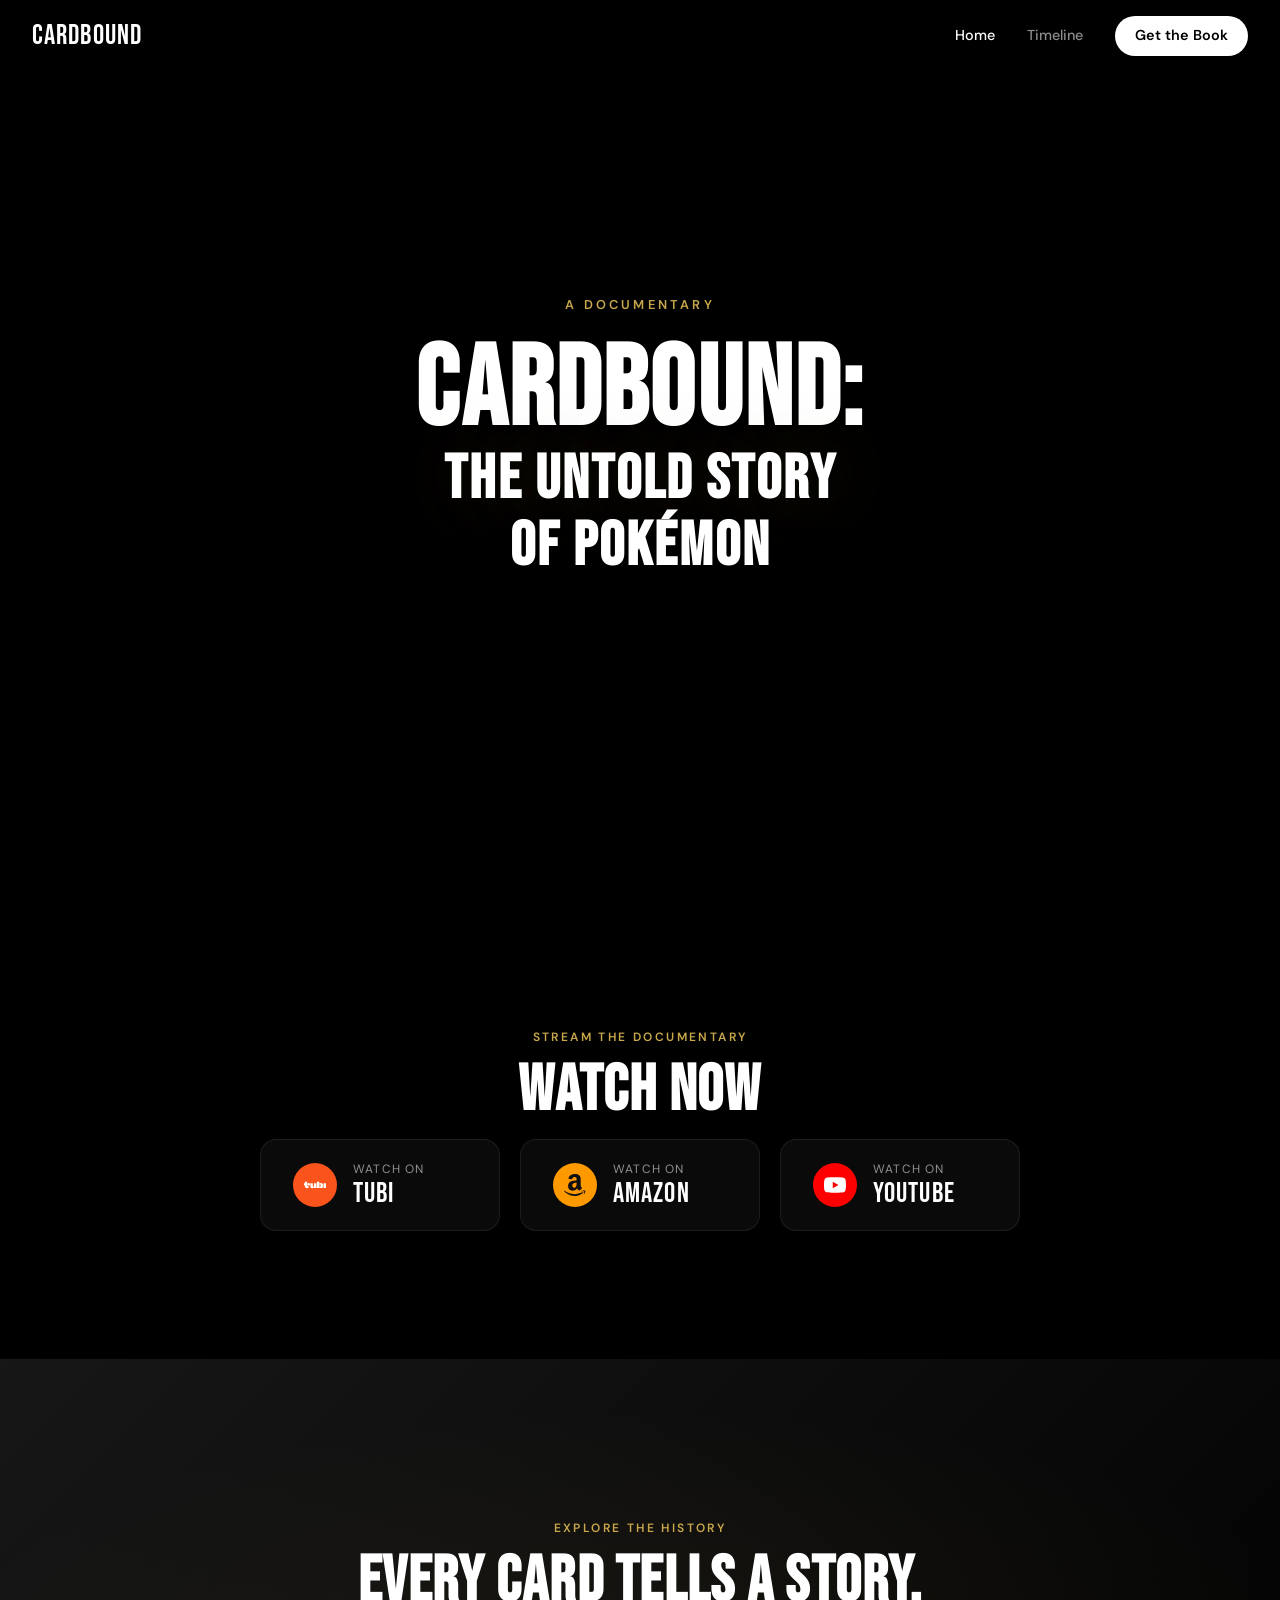
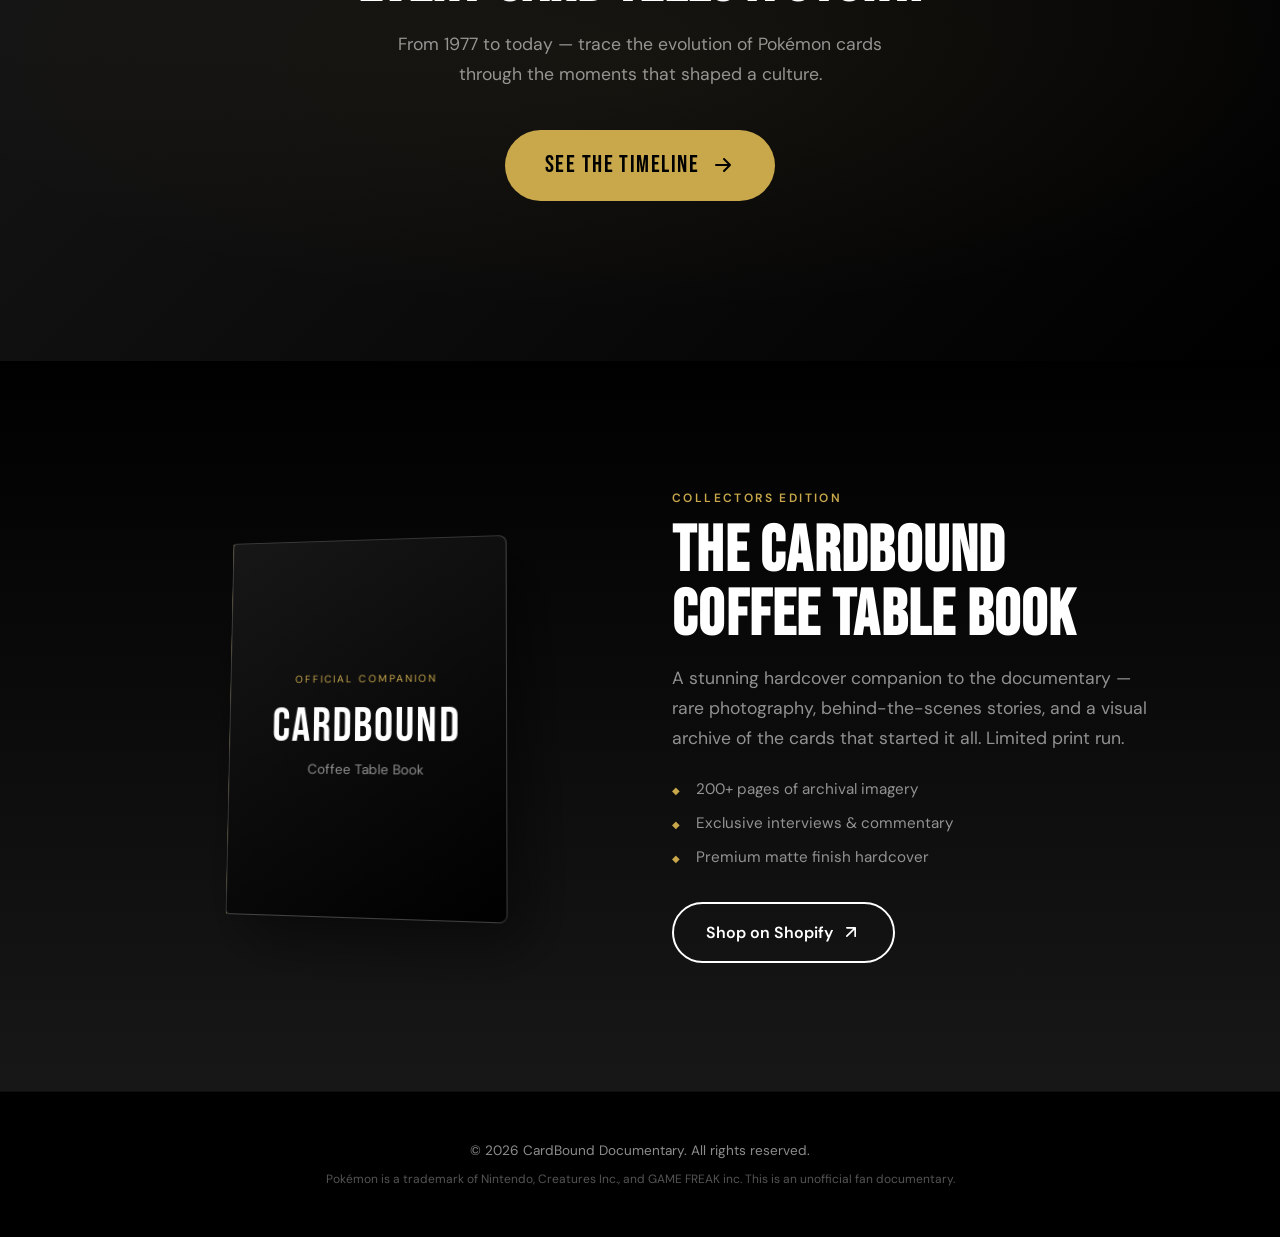
==== index.html @ 8494d3e8 "asd" ====
<!DOCTYPE html>
<html lang="en">

<head>
    <meta charset="UTF-8">
    <meta name="viewport" content="width=device-width, initial-scale=1.0">
    <title>CardBound — The Untold Story of Pokémon</title>
    <link rel="preconnect" href="https://fonts.googleapis.com">
    <link rel="preconnect" href="https://fonts.gstatic.com" crossorigin>
    <link
        href="https://fonts.googleapis.com/css2?family=Bebas+Neue&family=DM+Sans:ital,opsz,wght@0,9..40,400;0,9..40,500;0,9..40,600;1,9..40,400&display=swap"
        rel="stylesheet">
    <link rel="stylesheet" href="styles.css">
</head>

<body class="home-page">

    <nav class="site-nav" id="site-nav">
        <a href="index.html" class="logo">CardBound</a>
        <div class="nav-links">
            <a href="index.html" class="active">Home</a>
            <a href="timeline.html">Timeline</a>
            <a href="#book" class="nav-cta">Get the Book</a>
        </div>
    </nav>

    <!-- Hero: muted trailer + title -->
    <section class="hero" id="hero">
        <div class="hero-video-wrap">
            <video class="hero-video" autoplay muted loop playsinline poster="">
                <!-- Replace src with actual trailer when available -->
                <source
                    src="https://file.garden/adiOU0v5YCgViiM6/Docu/%5BTubePull%5D%20Card_Bound_Official_Teaser_FIRST_Pokemon_TCG_Cards.mp4"
                    type="video/mp4">
            </video>
            <div class="hero-video-overlay"></div>
        </div>

        <div class="hero-content">
            <p class="hero-eyebrow">A Documentary</p>
            <h1 class="hero-title">
                <span class="hero-title-line">CardBound:</span>
                <span class="hero-title-line hero-title-accent hero-title-sub">The Untold Story</span>
                <span class="hero-title-line hero-title-sub">of Pokémon</span>
            </h1>
        </div>
    </section>

    <!-- Watch platforms -->
    <section class="watch-section" id="watch">
        <div class="section-inner">
            <p class="section-label">Stream the Documentary</p>
            <h2 class="section-heading">Watch Now</h2>

            <div class="watch-buttons">
                <a href="https://tubi.tv" target="_blank" rel="noopener noreferrer" class="watch-btn watch-btn-tubi">
                    <span class="watch-btn-icon" aria-hidden="true">
                        <svg role="img" viewBox="0 0 24 24" width="22" height="22" fill="currentColor" xmlns="http://www.w3.org/2000/svg"><path d="M16.696 15.272v-.752c.4.548 1.107.917 1.934.917 1.475 0 2.28-.956 2.28-2.865 0-1.714-.893-2.858-2.235-2.858-.851 0-1.55.347-1.979.908v-2.06h-2.674v6.71zm1.57-2.614c0 .827-.337 1.275-.827 1.275-.486 0-.837-.452-.837-1.275s.342-1.28.837-1.28c.495 0 .828.452.828 1.28zM6.94 9.988v3.6c0 1.236.754 1.841 1.955 1.841.959 0 1.625-.396 2.028-1.064v.91h2.597V9.989h-2.675v3.14c0 .493-.346.693-.666.693-.321 0-.568-.192-.568-.655V9.989Zm14.39 0H24v5.276h-2.67ZM6.553 11.136c0 .781-.635 1.415-1.42 1.415-.783 0-1.419-.634-1.419-1.415 0-.782.636-1.415 1.42-1.415.784 0 1.42.633 1.42 1.415zM3.49 9.702v2.668c.005.653.327.924.976.924.225 0 .526-.053.672-.166v1.931c-.49.243-.869.378-1.535.378 0 0-.069 0-.18-.006l-.003.006c-1.614 0-2.51-1.035-2.482-2.686v-.47H0V9.99h.92V8.563h2.569Z"/></svg>
                    </span>
                    <span class="watch-btn-text">
                        <span class="watch-btn-label">Watch on</span>
                        <span class="watch-btn-platform">Tubi</span>
                    </span>
                </a>
                <a href="https://amazon.com" target="_blank" rel="noopener noreferrer"
                    class="watch-btn watch-btn-amazon">
                    <span class="watch-btn-icon" aria-hidden="true">
                        <svg xmlns="http://www.w3.org/2000/svg" width="22" height="22" fill="currentColor" viewBox="0 0 16 16"><path d="M10.813 11.968c.157.083.36.074.5-.05l.005.005a90 90 0 0 1 1.623-1.405c.173-.143.143-.372.006-.563l-.125-.17c-.345-.465-.673-.906-.673-1.791v-3.3l.001-.335c.008-1.265.014-2.421-.933-3.305C10.404.274 9.06 0 8.03 0 6.017 0 3.77.75 3.296 3.24c-.047.264.143.404.316.443l2.054.22c.19-.009.33-.196.366-.387.176-.857.896-1.271 1.703-1.271.435 0 .929.16 1.188.55.264.39.26.91.257 1.376v.432q-.3.033-.621.065c-1.113.114-2.397.246-3.36.67C3.873 5.91 2.94 7.08 2.94 8.798c0 2.2 1.387 3.298 3.168 3.298 1.506 0 2.328-.354 3.489-1.54l.167.246c.274.405.456.675 1.047 1.166ZM6.03 8.431C6.03 6.627 7.647 6.3 9.177 6.3v.57c.001.776.002 1.434-.396 2.133-.336.595-.87.961-1.465.961-.812 0-1.286-.619-1.286-1.533M.435 12.174c2.629 1.603 6.698 4.084 13.183.997.28-.116.475.078.199.431C13.538 13.96 11.312 16 7.57 16 3.832 16 .968 13.446.094 12.386c-.24-.275.036-.4.199-.299z"/><path d="M13.828 11.943c.567-.07 1.468-.027 1.645.204.135.176-.004.966-.233 1.533-.23.563-.572.961-.762 1.115s-.333.094-.23-.137c.105-.23.684-1.663.455-1.963-.213-.278-1.177-.177-1.625-.13l-.09.009q-.142.013-.233.024c-.193.021-.245.027-.274-.032-.074-.209.779-.556 1.347-.623"/></svg>
                    </span>
                    <span class="watch-btn-text">
                        <span class="watch-btn-label">Watch on</span>
                        <span class="watch-btn-platform">Amazon</span>
                    </span>
                </a>
                <a href="https://youtube.com" target="_blank" rel="noopener noreferrer"
                    class="watch-btn watch-btn-youtube">
                    <span class="watch-btn-icon" aria-hidden="true">
                        <svg role="img" viewBox="0 0 24 24" width="22" height="22" fill="currentColor" xmlns="http://www.w3.org/2000/svg"><path d="M23.498 6.186a3.016 3.016 0 0 0-2.122-2.136C19.505 3.545 12 3.545 12 3.545s-7.505 0-9.377.505A3.017 3.017 0 0 0 .502 6.186C0 8.07 0 12 0 12s0 3.93.502 5.814a3.016 3.016 0 0 0 2.122 2.136c1.871.505 9.376.505 9.376.505s7.505 0 9.377-.505a3.015 3.015 0 0 0 2.122-2.136C24 15.93 24 12 24 12s0-3.93-.502-5.814zM9.545 15.568V8.432L15.818 12l-6.273 3.568z"/></svg>
                    </span>
                    <span class="watch-btn-text">
                        <span class="watch-btn-label">Watch on</span>
                        <span class="watch-btn-platform">YouTube</span>
                    </span>
                </a>
            </div>
        </div>
    </section>

    <!-- Timeline teaser -->
    <section class="timeline-teaser" id="timeline-teaser">
        <div class="timeline-teaser-bg"></div>
        <div class="section-inner timeline-teaser-inner">
            <p class="section-label">Explore the History</p>
            <h2 class="section-heading">Every card tells a story.</h2>
            <p class="section-desc">From 1977 to today — trace the evolution of Pokémon cards through the moments that
                shaped a culture.</p>
            <a href="timeline.html" class="timeline-link">
                <span>See the Timeline</span>
                <svg width="24" height="24" viewBox="0 0 24 24" fill="none" aria-hidden="true">
                    <path d="M5 12h14M13 6l6 6-6 6" stroke="currentColor" stroke-width="2" stroke-linecap="round"
                        stroke-linejoin="round" />
                </svg>
            </a>
        </div>
    </section>

    <!-- Coffee table book / Shopify -->
    <section class="book-section" id="book">
        <div class="section-inner book-inner">
            <div class="book-visual">
                <div class="book-cover">
                    <div class="book-cover-spine"></div>
                    <div class="book-cover-face">
                        <span class="book-cover-label">Official Companion</span>
                        <span class="book-cover-title">CardBound</span>
                        <span class="book-cover-sub">Coffee Table Book</span>
                    </div>
                </div>
                <div class="book-glow" aria-hidden="true"></div>
            </div>

            <div class="book-content">
                <p class="section-label">Collectors Edition</p>
                <h2 class="section-heading">The CardBound Coffee Table Book</h2>
                <p class="section-desc">
                    A stunning hardcover companion to the documentary — rare photography, behind-the-scenes stories,
                    and a visual archive of the cards that started it all. Limited print run.
                </p>
                <ul class="book-features">
                    <li>200+ pages of archival imagery</li>
                    <li>Exclusive interviews &amp; commentary</li>
                    <li>Premium matte finish hardcover</li>
                </ul>
                <a href="https://your-shopify-store.myshopify.com/products/cardbound-book" target="_blank"
                    rel="noopener noreferrer" class="book-cta">
                    Shop on Shopify
                    <svg width="20" height="20" viewBox="0 0 24 24" fill="none" aria-hidden="true">
                        <path d="M7 17L17 7M17 7H7M17 7V17" stroke="currentColor" stroke-width="2"
                            stroke-linecap="round" stroke-linejoin="round" />
                    </svg>
                </a>
            </div>
        </div>
    </section>

    <footer class="site-footer">
        <p>&copy; 2026 CardBound Documentary. All rights reserved.</p>
        <p class="footer-disclaimer">Pokémon is a trademark of Nintendo, Creatures Inc., and GAME FREAK inc. This is an
            unofficial fan documentary.</p>
    </footer>

    <script src="script.js"></script>
</body>

</html>
---- styles.css ----
/* ============================================
   CardBound — Shared Design System
   ============================================ */

:root {
    --bg-dark: #000000;
    --bg-elevated: #111111;
    --bg-card: rgba(255, 255, 255, 0.04);
    --bg-card-hover: rgba(255, 255, 255, 0.08);
    --text-primary: #ffffff;
    --text-muted: rgba(255, 255, 255, 0.55);
    --accent: #ffffff;
    --accent-warm: #c9a84c;
    --accent-warm-dim: rgba(201, 168, 76, 0.14);
    --accent-cool: #5b8fd4;
    --gray-100: #f5f5f5;
    --gray-300: #a3a3a3;
    --gray-500: #737373;
    --gray-700: #404040;
    --gray-900: #171717;
    --font-display: "Bebas Neue", sans-serif;
    --font-body: "DM Sans", -apple-system, BlinkMacSystemFont, sans-serif;
    --nav-height: 72px;
    --ease-out-expo: cubic-bezier(0.16, 1, 0.3, 1);
    --ease-in-out: cubic-bezier(0.65, 0, 0.35, 1);
    --line-offset: calc(5rem + 240px - 33px);
}

@media (max-width: 900px) {
    :root {
        --line-offset: 1rem;
    }
}

*,
*::before,
*::after {
    box-sizing: border-box;
    margin: 0;
    padding: 0;
}

html {
    scroll-behavior: smooth;
}

body {
    font-family: var(--font-body);
    background-color: var(--bg-dark);
    color: var(--text-primary);
    line-height: 1.6;
    overflow-x: hidden;
}

a {
    color: inherit;
    text-decoration: none;
}

img,
video {
    display: block;
    max-width: 100%;
}

/* ---- Navigation ---- */

.site-nav {
    position: fixed;
    top: 0;
    left: 0;
    right: 0;
    z-index: 100;
    height: var(--nav-height);
    padding: 0 2rem;
    display: flex;
    justify-content: space-between;
    align-items: center;
    background: transparent;
    transition: background 0.4s var(--ease-out-expo), backdrop-filter 0.4s;
}

.site-nav.scrolled,
.site-nav--solid {
    background: rgba(0, 0, 0, 0.85);
    backdrop-filter: blur(16px);
    border-bottom: 1px solid rgba(255, 255, 255, 0.06);
}

.logo {
    font-family: var(--font-display);
    font-size: 1.75rem;
    letter-spacing: 0.04em;
    color: var(--text-primary);
    transition: color 0.25s;
}

.logo:hover {
    color: var(--accent-warm);
}

.nav-links {
    display: flex;
    align-items: center;
    gap: 2rem;
}

.nav-links a {
    font-size: 0.9rem;
    font-weight: 500;
    color: var(--text-muted);
    transition: color 0.25s;
}

.nav-links a:hover,
.nav-links a.active {
    color: var(--text-primary);
}

.nav-cta {
    padding: 0.5rem 1.25rem !important;
    background: var(--accent);
    color: var(--bg-dark) !important;
    border-radius: 999px;
    font-weight: 600 !important;
    transition: transform 0.25s var(--ease-out-expo), box-shadow 0.25s !important;
}

.nav-cta:hover {
    transform: translateY(-2px);
    box-shadow: 0 8px 24px rgba(255, 255, 255, 0.15);
    color: var(--bg-dark) !important;
}

/* ---- Shared Section Styles ---- */

.section-inner {
    max-width: 1100px;
    margin: 0 auto;
    padding: 0 2rem;
}

.section-label {
    font-size: 0.75rem;
    font-weight: 600;
    letter-spacing: 0.2em;
    text-transform: uppercase;
    color: var(--accent-warm);
    margin-bottom: 0.75rem;
}

.section-heading {
    font-family: var(--font-display);
    font-size: clamp(2.5rem, 5vw, 4rem);
    letter-spacing: 0.02em;
    line-height: 1;
    margin-bottom: 1rem;
}

.section-desc {
    font-size: 1.1rem;
    color: var(--text-muted);
    max-width: 540px;
    line-height: 1.7;
}

/* ---- Footer ---- */

.site-footer {
    padding: 3rem 2rem;
    text-align: center;
    border-top: 1px solid rgba(255, 255, 255, 0.06);
    color: var(--text-muted);
    font-size: 0.85rem;
}

.footer-disclaimer {
    margin-top: 0.5rem;
    font-size: 0.75rem;
    opacity: 0.6;
}

/* ============================================
   HOME PAGE
   ============================================ */

/* ---- Hero ---- */

.hero {
    position: relative;
    height: 100vh;
    min-height: 600px;
    display: flex;
    align-items: center;
    justify-content: center;
    overflow: hidden;
}

.hero-video-wrap {
    position: absolute;
    inset: 0;
}

.hero-video {
    width: 100%;
    height: 100%;
    object-fit: cover;
}

.hero-video-overlay {
    position: absolute;
    inset: 0;
    background: linear-gradient(to bottom,
            rgba(0, 0, 0, 0.4) 0%,
            rgba(0, 0, 0, 0.55) 50%,
            rgba(0, 0, 0, 0.95) 100%);
}

.hero-content {
    position: relative;
    z-index: 2;
    text-align: center;
    padding: 0 2rem;
    max-width: 900px;
}

.hero-eyebrow {
    font-size: 0.8rem;
    font-weight: 600;
    letter-spacing: 0.25em;
    text-transform: uppercase;
    color: var(--accent-warm);
    margin-bottom: 1.5rem;
    opacity: 0;
    animation: fadeUp 1s var(--ease-out-expo) 0.3s forwards;
}

.hero-title {
    font-family: var(--font-display);
    font-size: clamp(3rem, 10vw, 7rem);
    line-height: 0.95;
    letter-spacing: 0.02em;
    margin-bottom: 1.5rem;
}

.hero-title-line {
    display: block;
    opacity: 0;
    transform: translateY(40px);
    animation: fadeUp 1s var(--ease-out-expo) forwards;
}

.hero-title-line:nth-child(1) {
    animation-delay: 0.5s;
}

.hero-title-line:nth-child(2) {
    animation-delay: 0.65s;
}

.hero-title-line:nth-child(3) {
    animation-delay: 0.8s;
}

.hero-title-accent {
    color: var(--text-primary);
    text-shadow: 0 0 80px rgba(201, 168, 76, 0.25);
}

.hero-title-sub {
    font-size: 0.55em;
    line-height: 1.1;
}


.scroll-hint {
    position: absolute;
    bottom: 2.5rem;
    left: 50%;
    transform: translateX(-50%);
    display: flex;
    flex-direction: column;
    align-items: center;
    gap: 0.75rem;
    color: var(--text-muted);
    font-size: 0.7rem;
    letter-spacing: 0.15em;
    text-transform: uppercase;
    opacity: 0;
    animation: fadeUp 1s var(--ease-out-expo) 1.4s forwards;
}

@keyframes fadeUp {
    to {
        opacity: 1;
        transform: translateY(0);
    }
}

@keyframes scrollPulse {

    0%,
    100% {
        opacity: 0.3;
        transform: scaleY(0.6);
    }

    50% {
        opacity: 1;
        transform: scaleY(1);
    }
}

/* ---- Watch Section ---- */

.watch-section {
    padding: 8rem 0;
    background: var(--bg-dark);
}

.watch-section .section-inner {
    text-align: center;
}

.watch-section .section-desc {
    margin: 0 auto 3.5rem;
}

.watch-buttons {
    display: flex;
    flex-wrap: wrap;
    justify-content: center;
    gap: 1.25rem;
}

.watch-btn {
    display: flex;
    align-items: center;
    gap: 1rem;
    padding: 1.25rem 2rem;
    min-width: 240px;
    background: var(--bg-card);
    border: 1px solid rgba(255, 255, 255, 0.08);
    border-radius: 16px;
    transition: transform 0.35s var(--ease-out-expo), background 0.35s, border-color 0.35s, box-shadow 0.35s, opacity 0.8s var(--ease-out-expo);
    opacity: 0;
    transform: translateY(30px);
}

.watch-btn.visible {
    opacity: 1;
    transform: translateY(0);
}

.watch-btn:hover {
    transform: translateY(-6px) scale(1.02);
    background: var(--bg-card-hover);
    border-color: rgba(255, 255, 255, 0.15);
    box-shadow: 0 20px 40px rgba(0, 0, 0, 0.4);
}

.watch-btn-icon {
    width: 44px;
    height: 44px;
    display: flex;
    align-items: center;
    justify-content: center;
    border-radius: 50%;
    font-size: 0.85rem;
    flex-shrink: 0;
}

.watch-btn-tubi .watch-btn-icon {
    background: #fa541c;
}

.watch-btn-amazon .watch-btn-icon {
    background: #ff9900;
    color: #111;
}

.watch-btn-youtube .watch-btn-icon {
    background: #ff0000;
}

.watch-btn-text {
    display: flex;
    flex-direction: column;
    align-items: flex-start;
    text-align: left;
}

.watch-btn-label {
    font-size: 0.75rem;
    color: var(--text-muted);
    text-transform: uppercase;
    letter-spacing: 0.1em;
}

.watch-btn-platform {
    font-family: var(--font-display);
    font-size: 1.75rem;
    letter-spacing: 0.04em;
    line-height: 1.1;
}

/* ---- Timeline Teaser ---- */

.timeline-teaser {
    position: relative;
    padding: 10rem 0;
    overflow: hidden;
}

.timeline-teaser-bg {
    position: absolute;
    inset: 0;
    background:
        radial-gradient(ellipse 80% 60% at 50% 50%, rgba(201, 168, 76, 0.06) 0%, transparent 70%),
        linear-gradient(135deg, var(--gray-900) 0%, var(--bg-dark) 100%);
}

.timeline-teaser-inner {
    position: relative;
    text-align: center;
}

.timeline-teaser .section-desc {
    margin: 0 auto 2.5rem;
}

.timeline-link {
    display: inline-flex;
    align-items: center;
    gap: 0.75rem;
    padding: 1rem 2.5rem;
    font-family: var(--font-display);
    font-size: 1.5rem;
    letter-spacing: 0.06em;
    color: var(--bg-dark);
    background: var(--accent-warm);
    border-radius: 999px;
    transition: transform 0.35s var(--ease-out-expo), box-shadow 0.35s;
    opacity: 0;
    transform: translateY(20px);
}

.timeline-link.visible {
    opacity: 1;
    transform: translateY(0);
}

.timeline-link:hover {
    transform: translateY(-4px) scale(1.03);
    box-shadow: 0 16px 48px rgba(201, 168, 76, 0.25);
}

.timeline-link svg {
    transition: transform 0.35s var(--ease-out-expo);
}

.timeline-link:hover svg {
    transform: translateX(4px);
}

/* ---- Book Section ---- */

.book-section {
    padding: 8rem 0;
    background: linear-gradient(to bottom, var(--bg-dark), var(--gray-900));
}

.book-inner {
    display: grid;
    grid-template-columns: 1fr 1fr;
    gap: 4rem;
    align-items: center;
}

.book-visual {
    position: relative;
    display: flex;
    justify-content: center;
    perspective: 800px;
}

.book-cover {
    position: relative;
    width: 280px;
    height: 380px;
    transform: rotateY(-8deg) rotateX(4deg);
    transform-style: preserve-3d;
    transition: transform 0.6s var(--ease-out-expo);
}

.book-visual:hover .book-cover {
    transform: rotateY(-4deg) rotateX(2deg) translateY(-8px);
}

.book-cover-spine {
    position: absolute;
    left: -12px;
    top: 0;
    width: 12px;
    height: 100%;
    background: linear-gradient(to right, var(--gray-700), var(--accent-warm));
    border-radius: 2px 0 0 2px;
    transform: rotateY(-90deg);
    transform-origin: right;
}

.book-cover-face {
    width: 100%;
    height: 100%;
    background: linear-gradient(145deg, var(--gray-900) 0%, var(--bg-dark) 100%);
    border: 1px solid rgba(255, 255, 255, 0.2);
    border-radius: 4px 8px 8px 4px;
    display: flex;
    flex-direction: column;
    justify-content: center;
    align-items: center;
    padding: 2rem;
    box-shadow: 20px 20px 60px rgba(0, 0, 0, 0.5);
}

.book-cover-label {
    font-size: 0.65rem;
    letter-spacing: 0.2em;
    text-transform: uppercase;
    color: var(--accent-warm);
    margin-bottom: 1rem;
}

.book-cover-title {
    font-family: var(--font-display);
    font-size: 3rem;
    color: var(--text-primary);
    letter-spacing: 0.04em;
    line-height: 1;
}

.book-cover-sub {
    margin-top: 0.5rem;
    font-size: 0.85rem;
    color: var(--text-muted);
    text-align: center;
}

.book-glow {
    position: absolute;
    width: 300px;
    height: 300px;
    background: radial-gradient(circle, rgba(201, 168, 76, 0.1) 0%, transparent 70%);
    pointer-events: none;
    z-index: -1;
}

.book-features {
    list-style: none;
    margin: 1.5rem 0 2rem;
}

.book-features li {
    position: relative;
    padding-left: 1.5rem;
    margin-bottom: 0.6rem;
    color: var(--text-muted);
    font-size: 0.95rem;
}

.book-features li::before {
    content: "◆";
    position: absolute;
    left: 0;
    color: var(--accent-warm);
    font-size: 0.6rem;
    top: 0.35rem;
}

.book-cta {
    display: inline-flex;
    align-items: center;
    gap: 0.5rem;
    padding: 1rem 2rem;
    background: transparent;
    border: 2px solid var(--accent);
    color: var(--accent);
    border-radius: 999px;
    font-weight: 600;
    font-size: 1rem;
    transition: background 0.3s, color 0.3s, transform 0.35s var(--ease-out-expo);
}

.book-cta:hover {
    background: var(--accent);
    color: var(--bg-dark);
    transform: translateY(-3px);
}

.book-note {
    margin-top: 1rem;
    font-size: 0.75rem;
    color: var(--text-muted);
    opacity: 0.5;
    font-style: italic;
}

/* Reveal animations (home) */
.reveal {
    opacity: 0;
    transform: translateY(40px);
    transition: opacity 0.8s var(--ease-out-expo), transform 0.8s var(--ease-out-expo);
}

.reveal.visible {
    opacity: 1;
    transform: translateY(0);
}


/* ============================================
   VERTICAL TIMELINE PAGE — v10 Rewrite
   ============================================ */

.vt-main {
    background: var(--bg-dark);
    color: var(--text-primary);
    min-height: 100vh;
    padding-top: var(--nav-height);
    position: relative;
}

/* Holographic Foil Background */
.vt-holo-bg {
    position: fixed;
    top: 0; left: 0; right: 0; bottom: 0;
    z-index: 0;
    pointer-events: none;
    background-color: var(--bg-dark);
    overflow: hidden;
}

.vt-holo-bg::before,
.vt-holo-bg::after {
    content: '';
    position: absolute;
    width: 200%;
    height: 200%;
    top: -50%;
    left: -50%;
    background-image: 
        radial-gradient(circle at 50% 50%, rgba(77, 166, 255, 0.12) 0%, transparent 40%),
        radial-gradient(circle at 80% 20%, rgba(255, 107, 107, 0.08) 0%, transparent 35%),
        radial-gradient(circle at 20% 80%, rgba(144, 107, 255, 0.1) 0%, transparent 45%);
    animation: holoSpin 30s linear infinite;
    mix-blend-mode: screen;
}

.vt-holo-bg::after {
    background-image: 
        radial-gradient(circle at 30% 70%, rgba(255, 217, 102, 0.08) 0%, transparent 40%),
        radial-gradient(circle at 70% 60%, rgba(77, 255, 200, 0.1) 0%, transparent 35%);
    animation: holoSpinReverse 25s linear infinite;
}

@keyframes holoSpin {
    0% { transform: rotate(0deg); }
    100% { transform: rotate(360deg); }
}

@keyframes holoSpinReverse {
    0% { transform: rotate(360deg); }
    100% { transform: rotate(0deg); }
}

.vt-hero {
    text-align: center;
    padding: 6rem 1rem 4rem;
    position: relative;
    z-index: 1;
}

.vt-hero .section-label {
    margin-bottom: 0.5rem;
}

.vt-hero .section-heading {
    margin-bottom: 1rem;
}

.vt-container {
    max-width: 1200px;
    margin: 0 auto;
    position: relative;
    padding-bottom: 8rem;
    padding-top: 2rem;
}

/* ---- Timeline Layout: Sticky Rail ---- */
.vt-content {
    display: flex;
    flex-direction: column;
    gap: 8rem;
    position: relative;
    z-index: 1;
    padding: 0 1rem;
}

.vt-content::before {
    content: '';
    position: absolute;
    left: calc(1rem + 240px + 2rem);
    top: 0;
    bottom: 0;
    width: 6px;
    background: var(--accent-cool);
    border-radius: 10px;
    box-shadow: 0 0 12px rgba(91, 143, 212, 0.6);
    opacity: 0.7;
}

@media (max-width: 900px) {
    .vt-content::before {
        display: none;
    }
}

.vt-year-section {
    display: grid;
    grid-template-columns: 240px 1fr;
    gap: 4rem;
    position: relative;
}

@media (max-width: 900px) {
    .vt-year-section {
        grid-template-columns: 1fr;
        gap: 2rem;
    }
}

.vt-year-rail {
    position: relative;
}

.vt-year-sticky {
    position: sticky;
    top: calc(var(--nav-height) + 40px);
    display: inline-flex;
    align-items: center;
}

.vt-year-title {
    font-family: var(--font-display);
    font-size: clamp(4rem, 8vw, 6rem);
    color: var(--accent-warm);
    line-height: 1;
    margin: 0;
    text-shadow: 0 0 30px rgba(201, 168, 76, 0.2);
}

@media (max-width: 900px) {
    .vt-year-sticky {
        top: var(--nav-height);
        background: rgba(0, 0, 0, 0.85);
        backdrop-filter: blur(12px);
        -webkit-backdrop-filter: blur(12px);
        padding: 1rem 0;
        width: 100%;
        z-index: 10;
        border-bottom: 1px solid rgba(255, 255, 255, 0.1);
    }

    .vt-year-title {
        font-size: 3rem;
    }
}

.vt-events-list {
    display: flex;
    flex-direction: column;
    gap: 2.5rem;
    position: relative;
}

.vt-event-row {
    position: relative;
    display: flex;
    flex-direction: column;
    gap: 0.75rem;
}

.vt-event-date-col {
    padding-bottom: 0.25rem;
}

.vt-event-date {
    display: inline-block;
    color: var(--text-primary);
    font-size: 0.85rem;
    font-weight: 600;
    letter-spacing: 0.15em;
    text-transform: uppercase;
    background: rgba(255, 255, 255, 0.1);
    padding: 0.35rem 0.85rem;
    border-radius: 999px;
    border: 1px solid rgba(255, 255, 255, 0.15);
}

.vt-event-card-col {
    position: relative;
}

/* Event Connector Dot */
.vt-event-row::before {
    content: '';
    position: absolute;
    left: calc(-2rem - 4px);
    /* Align with the 6px line (center is at -2rem + 3px) */
    top: 0.9rem;
    width: 14px;
    height: 14px;
    background: var(--bg-dark);
    border: 3px solid var(--accent-cool);
    border-radius: 50%;
    z-index: 2;
    transition: all 0.3s var(--ease-out-expo);
    box-shadow: 0 0 10px var(--accent-cool);
}

.vt-event-row:hover::before {
    background: var(--accent-cool);
    box-shadow: 0 0 15px var(--accent-cool);
    transform: scale(1.3);
}

@media (max-width: 900px) {
    .vt-event-row::before {
        display: block;
        left: calc(-2rem + 1rem - 4px);
    }
}

/* The Card */
.vt-card {
    background: transparent;
    border: none;
    padding: 0;
    transition: all 0.4s var(--ease-out-expo);
    cursor: pointer;
    display: flex;
    align-items: flex-start;
    gap: 2rem;
}

.vt-card:hover {
    transform: translateX(10px);
}

.vt-card-icon {
    font-size: 3.5rem;
    flex-shrink: 0;
    transition: transform 0.4s var(--ease-out-expo);
    line-height: 1;
}

.vt-card:hover .vt-card-icon {
    transform: scale(1.1) rotate(5deg);
}

.vt-card-info {
    display: flex;
    flex-direction: column;
    width: 100%;
    max-width: 500px;
}

.vt-card-title {
    font-family: var(--font-display);
    font-size: 2.2rem;
    margin: 0 0 0.25rem 0;
    color: #fff;
    line-height: 1.1;
}

.vt-card-tag {
    color: var(--accent-warm);
    font-size: 0.75rem;
    text-transform: uppercase;
    letter-spacing: 0.1em;
    font-weight: 600;
    margin-bottom: 0.75rem;
}

.vt-card-desc {
    color: var(--text-muted);
    line-height: 1.6;
    font-size: 1.05rem;
    margin: 0;
    display: -webkit-box;
    -webkit-line-clamp: 3;
    -webkit-box-orient: vertical;
    overflow: hidden;
}

.vt-outro {
    padding: 6rem 1rem;
    position: relative;
    z-index: 2;
    background: linear-gradient(to top, rgba(0, 0, 0, 0.8), transparent);
}

.vt-btn {
    display: inline-block;
    padding: 0.8rem 1.5rem;
    border-radius: 8px;
    font-weight: 600;
    text-decoration: none;
    transition: all 0.3s;
}

.vt-btn-primary {
    background: #fff;
    color: #000;
}

.vt-btn-primary:hover {
    background: var(--accent-warm);
}

.vt-btn-ghost {
    background: transparent;
    color: #fff;
    border: 1px solid rgba(255, 255, 255, 0.2);
}

.vt-btn-ghost:hover {
    background: rgba(255, 255, 255, 0.1);
}

/* Modals */
.vt-modal {
    position: fixed;
    top: 0;
    left: 0;
    right: 0;
    bottom: 0;
    z-index: 1000;
    display: flex;
    align-items: center;
    justify-content: center;
    opacity: 0;
    pointer-events: none;
    transition: opacity 0.4s;
}

.vt-modal.open {
    opacity: 1;
    pointer-events: auto;
}

.vt-modal-backdrop {
    position: absolute;
    top: 0;
    left: 0;
    right: 0;
    bottom: 0;
    background: rgba(0, 0, 0, 0.8);
    backdrop-filter: blur(15px);
    -webkit-backdrop-filter: blur(15px);
}

.vt-modal-content {
    position: relative;
    background: var(--bg-dark);
    border: 1px solid rgba(255, 255, 255, 0.1);
    border-radius: 20px;
    width: 90%;
    max-width: 800px;
    max-height: 90vh;
    overflow-y: auto;
    padding: 3rem;
    box-shadow: 0 25px 50px rgba(0, 0, 0, 0.5);
    transform: scale(0.95) translateY(20px);
    transition: all 0.4s var(--ease-out-expo);
}

.vt-modal.open .vt-modal-content {
    transform: scale(1) translateY(0);
}

.vt-modal-close {
    position: absolute;
    top: 1.5rem;
    right: 1.5rem;
    background: rgba(255, 255, 255, 0.1);
    border: none;
    color: #fff;
    width: 40px;
    height: 40px;
    border-radius: 50%;
    display: flex;
    align-items: center;
    justify-content: center;
    cursor: pointer;
    transition: all 0.3s;
}

.vt-modal-close:hover {
    background: rgba(255, 255, 255, 0.2);
    transform: rotate(90deg);
}

.vt-modal-body {
    display: flex;
    flex-direction: column;
    gap: 2rem;
}

/* Modal inner grid (similar to old timeline) */
.vt-modal-grid {
    display: grid;
    grid-template-columns: 340px 1fr;
    gap: 4rem;
    align-items: center;
}

.vt-modal-icon-wrap {
    display: flex;
    align-items: center;
    justify-content: center;
    height: 100%;
}

.vt-modal-icon-wrap .icon {
    font-size: 5rem;
    margin-bottom: 1rem;
}

.vt-modal-icon-wrap .tag {
    background: rgba(255, 255, 255, 0.1);
    padding: 0.3rem 0.8rem;
    border-radius: 20px;
    font-size: 0.8rem;
    text-transform: uppercase;
    letter-spacing: 0.1em;
}

.vt-modal-info .date {
    color: var(--accent-cool);
    font-size: 0.9rem;
    text-transform: uppercase;
    letter-spacing: 0.15em;
    font-weight: 600;
    margin-bottom: 0.5rem;
}

.vt-modal-info .title {
    font-family: var(--font-display);
    font-size: 3rem;
    line-height: 1.1;
    margin: 0 0 1.5rem 0;
}

.vt-modal-info .desc {
    color: var(--text-muted);
    line-height: 1.7;
    font-size: 1.1rem;
    margin-bottom: 2rem;
}

.vt-modal-meta {
    list-style: none;
    padding: 1.5rem;
    margin: 0;
    background: rgba(255, 255, 255, 0.03);
    border-radius: 12px;
    display: grid;
    grid-template-columns: 1fr 1fr;
    gap: 1rem;
}

.vt-meta-item {
    display: flex;
    flex-direction: column;
    gap: 0.3rem;
}

.vt-meta-label {
    font-size: 0.75rem;
    color: rgba(255, 255, 255, 0.5);
    text-transform: uppercase;
    letter-spacing: 0.1em;
}

.vt-meta-value {
    color: #fff;
    font-weight: 500;
    font-size: 0.95rem;
}

/* ---- Responsive styles ---- */
@media (max-width: 992px) {
    .vt-events-grid {
        gap: 2rem;
    }

    .vt-modal-grid {
        grid-template-columns: 1fr;
        gap: 2rem;
    }

    .vt-modal-icon-wrap {
        padding: 2rem;
        flex-direction: row;
        gap: 1.5rem;
        justify-content: flex-start;
    }

    .vt-modal-icon-wrap .icon {
        margin-bottom: 0;
        font-size: 3rem;
    }
}

@media (max-width: 768px) {
    .vt-container {
        padding-bottom: 4rem;
    }

    .vt-line {
        left: 2rem;
    }

    .vt-events-grid {
        grid-template-columns: 1fr;
        row-gap: 2rem;
    }

    .vt-card-wrapper:nth-child(n) {
        justify-self: start;
        grid-column: 1;
        padding-left: 4rem;
    }

    .vt-card-wrapper:nth-child(n)::after {
        left: 2rem;
        right: auto;
        width: 2rem;
    }

    .vt-card-wrapper:nth-child(n)::before {
        left: calc(2rem - 7px);
        right: auto;
    }

    .vt-year-header {
        align-self: flex-start;
        margin-left: 0.5rem;
        font-size: 1.8rem;
    }

    .vt-card {
        flex-direction: column;
        gap: 1rem;
        padding: 1.25rem;
    }

    .vt-modal-content {
        padding: 1.5rem;
    }

    .vt-modal-info .title {
        font-size: 2rem;
    }

    .vt-modal-meta {
        grid-template-columns: 1fr;
    }
}

@media (prefers-reduced-motion: reduce) {

    *,
    *::before,
    *::after {
        animation-duration: 0.01ms !important;
        animation-iteration-count: 1 !important;
        transition-duration: 0.01ms !important;
    }

    html {
        scroll-behavior: auto;
    }
}

/* HUD Year Navigation */
.vt-hud {
    position: fixed;
    bottom: 2rem;
    left: 50%;
    transform: translateX(-50%);
    z-index: 100;
    background: rgba(10, 10, 10, 0.85);
    backdrop-filter: blur(12px);
    -webkit-backdrop-filter: blur(12px);
    padding: 0.5rem;
    border-radius: 50px;
    border: 1px solid rgba(255, 255, 255, 0.1);
    box-shadow: 0 10px 30px rgba(0, 0, 0, 0.6);
    width: 93%;
    max-width: 900px;
    display: flex;
    justify-content: center;
}

.vt-year-nav {
    display: flex;
    gap: 0.5rem;
    overflow-x: auto;
    scrollbar-width: none;
    -ms-overflow-style: none;
    padding: 0.2rem;
    scroll-behavior: smooth;
}

.vt-year-nav::-webkit-scrollbar {
    display: none;
}

.vt-year-btn {
    background: transparent;
    border: none;
    color: var(--text-muted);
    font-family: var(--font-display);
    font-size: 1.1rem;
    padding: 0.5rem 1rem;
    border-radius: 20px;
    cursor: pointer;
    transition: all 0.3s;
    white-space: nowrap;
}

.vt-year-btn:hover {
    color: #fff;
    background: rgba(255, 255, 255, 0.1);
}

.vt-year-btn.active {
    background: var(--accent-cool);
    color: var(--bg-dark);
    font-weight: 600;
}

@media (max-width: 768px) {
    .vt-hud {
        bottom: 1rem;
        width: 95%;
        justify-content: flex-start;
    }

    .vt-year-btn {
        font-size: 1rem;
        padding: 0.4rem 0.8rem;
    }
}
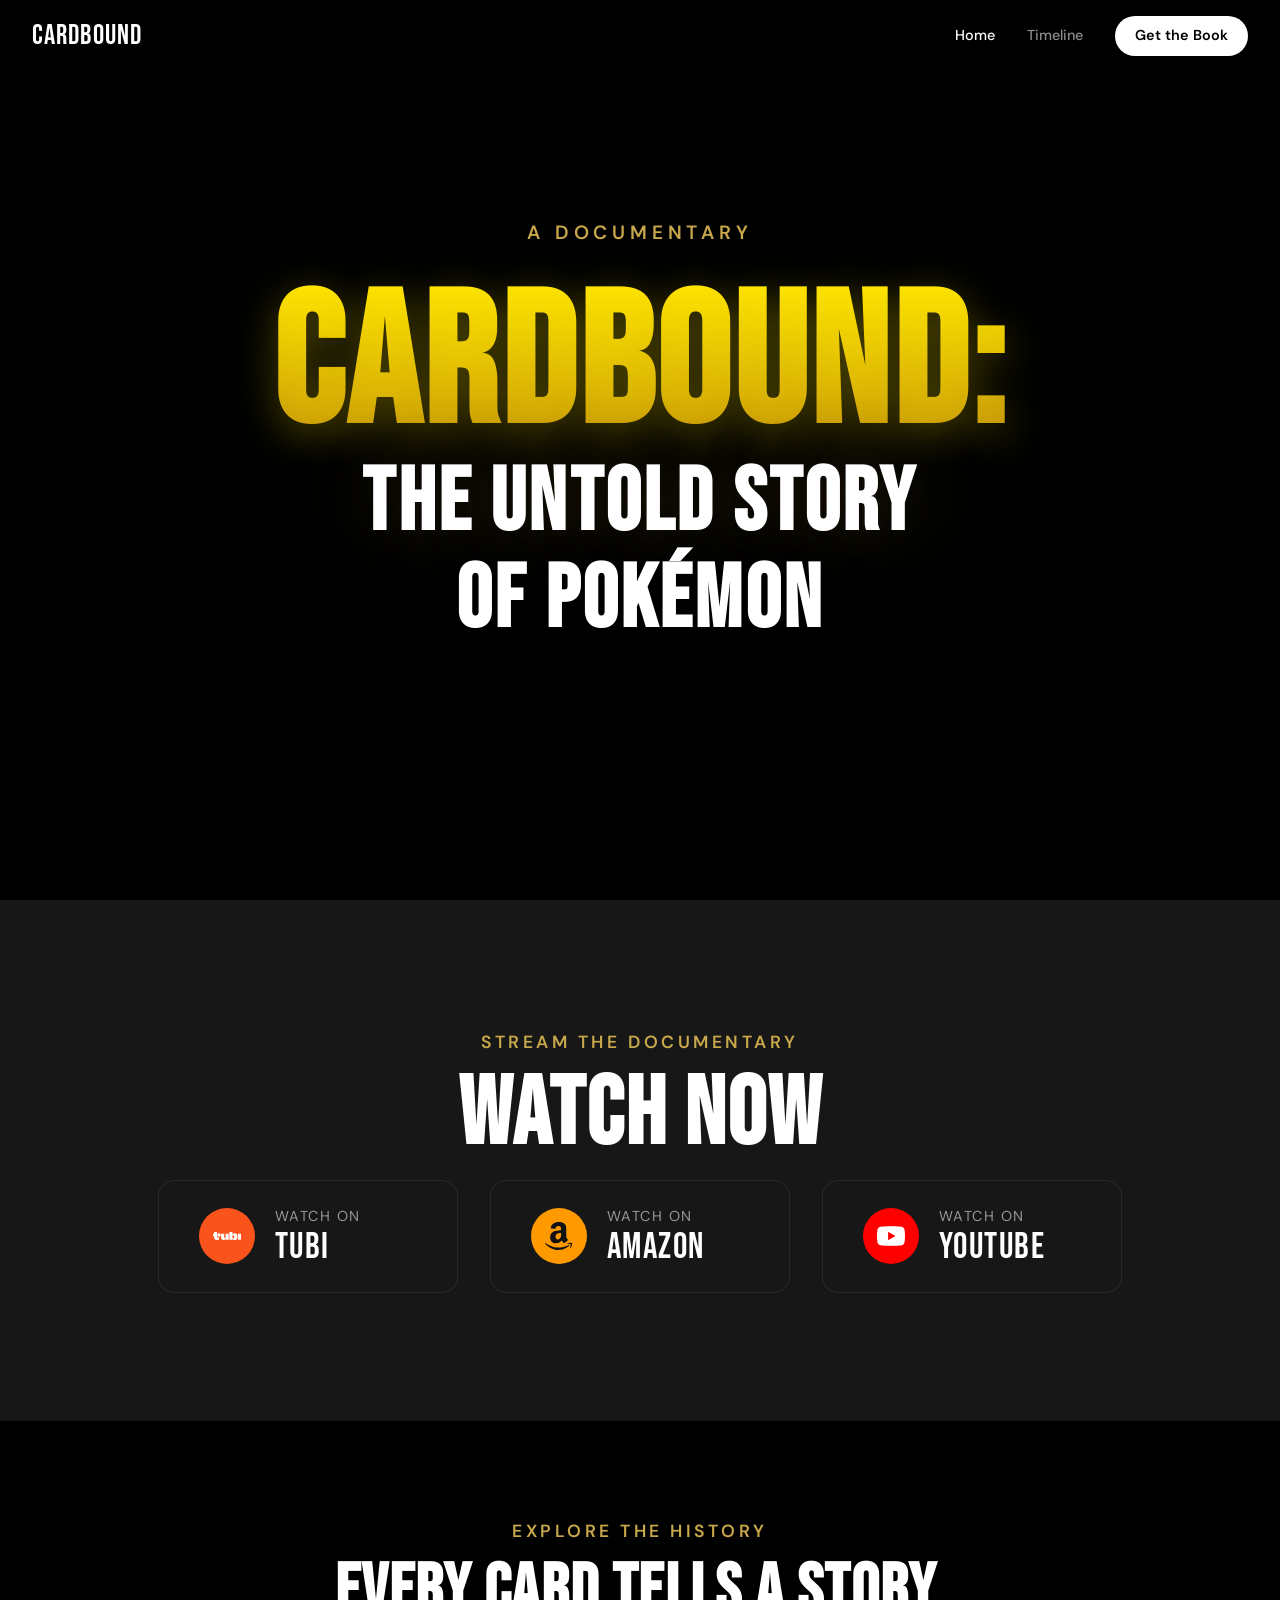
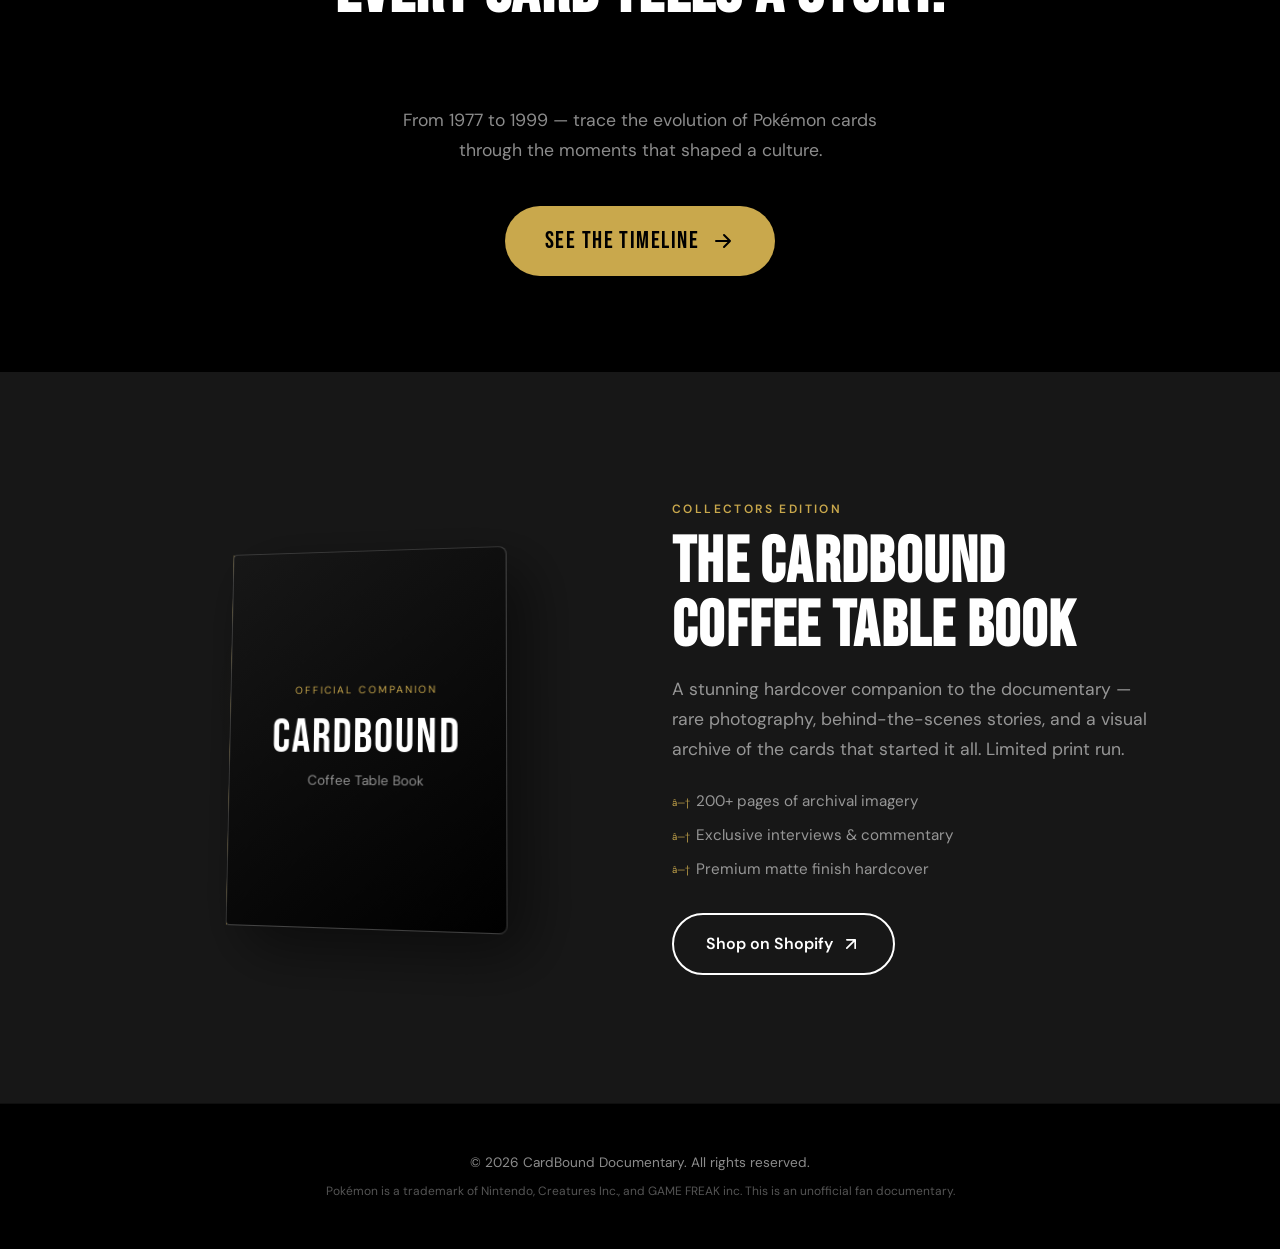
==== commit ead60914: "dsa" ====
--- a/index.html
+++ b/index.html
@@ -4,7 +4,7 @@
 <head>
     <meta charset="UTF-8">
     <meta name="viewport" content="width=device-width, initial-scale=1.0">
-    <title>CardBound — The Untold Story of Pokémon</title>
+    <title>CardBound</title>
     <link rel="preconnect" href="https://fonts.googleapis.com">
     <link rel="preconnect" href="https://fonts.gstatic.com" crossorigin>
     <link
@@ -39,7 +39,7 @@
         <div class="hero-content">
             <p class="hero-eyebrow">A Documentary</p>
             <h1 class="hero-title">
-                <span class="hero-title-line">CardBound:</span>
+                <span class="hero-title-line hero-title-main">CardBound:</span>
                 <span class="hero-title-line hero-title-accent hero-title-sub">The Untold Story</span>
                 <span class="hero-title-line hero-title-sub">of Pokémon</span>
             </h1>
@@ -55,7 +55,11 @@
             <div class="watch-buttons">
                 <a href="https://tubi.tv" target="_blank" rel="noopener noreferrer" class="watch-btn watch-btn-tubi">
                     <span class="watch-btn-icon" aria-hidden="true">
-                        <svg role="img" viewBox="0 0 24 24" width="22" height="22" fill="currentColor" xmlns="http://www.w3.org/2000/svg"><path d="M16.696 15.272v-.752c.4.548 1.107.917 1.934.917 1.475 0 2.28-.956 2.28-2.865 0-1.714-.893-2.858-2.235-2.858-.851 0-1.55.347-1.979.908v-2.06h-2.674v6.71zm1.57-2.614c0 .827-.337 1.275-.827 1.275-.486 0-.837-.452-.837-1.275s.342-1.28.837-1.28c.495 0 .828.452.828 1.28zM6.94 9.988v3.6c0 1.236.754 1.841 1.955 1.841.959 0 1.625-.396 2.028-1.064v.91h2.597V9.989h-2.675v3.14c0 .493-.346.693-.666.693-.321 0-.568-.192-.568-.655V9.989Zm14.39 0H24v5.276h-2.67ZM6.553 11.136c0 .781-.635 1.415-1.42 1.415-.783 0-1.419-.634-1.419-1.415 0-.782.636-1.415 1.42-1.415.784 0 1.42.633 1.42 1.415zM3.49 9.702v2.668c.005.653.327.924.976.924.225 0 .526-.053.672-.166v1.931c-.49.243-.869.378-1.535.378 0 0-.069 0-.18-.006l-.003.006c-1.614 0-2.51-1.035-2.482-2.686v-.47H0V9.99h.92V8.563h2.569Z"/></svg>
+                        <svg role="img" viewBox="0 0 24 24" width="22" height="22" fill="currentColor"
+                            xmlns="http://www.w3.org/2000/svg">
+                            <path
+                                d="M16.696 15.272v-.752c.4.548 1.107.917 1.934.917 1.475 0 2.28-.956 2.28-2.865 0-1.714-.893-2.858-2.235-2.858-.851 0-1.55.347-1.979.908v-2.06h-2.674v6.71zm1.57-2.614c0 .827-.337 1.275-.827 1.275-.486 0-.837-.452-.837-1.275s.342-1.28.837-1.28c.495 0 .828.452.828 1.28zM6.94 9.988v3.6c0 1.236.754 1.841 1.955 1.841.959 0 1.625-.396 2.028-1.064v.91h2.597V9.989h-2.675v3.14c0 .493-.346.693-.666.693-.321 0-.568-.192-.568-.655V9.989Zm14.39 0H24v5.276h-2.67ZM6.553 11.136c0 .781-.635 1.415-1.42 1.415-.783 0-1.419-.634-1.419-1.415 0-.782.636-1.415 1.42-1.415.784 0 1.42.633 1.42 1.415zM3.49 9.702v2.668c.005.653.327.924.976.924.225 0 .526-.053.672-.166v1.931c-.49.243-.869.378-1.535.378 0 0-.069 0-.18-.006l-.003.006c-1.614 0-2.51-1.035-2.482-2.686v-.47H0V9.99h.92V8.563h2.569Z" />
+                        </svg>
                     </span>
                     <span class="watch-btn-text">
                         <span class="watch-btn-label">Watch on</span>
@@ -65,7 +69,13 @@
                 <a href="https://amazon.com" target="_blank" rel="noopener noreferrer"
                     class="watch-btn watch-btn-amazon">
                     <span class="watch-btn-icon" aria-hidden="true">
-                        <svg xmlns="http://www.w3.org/2000/svg" width="22" height="22" fill="currentColor" viewBox="0 0 16 16"><path d="M10.813 11.968c.157.083.36.074.5-.05l.005.005a90 90 0 0 1 1.623-1.405c.173-.143.143-.372.006-.563l-.125-.17c-.345-.465-.673-.906-.673-1.791v-3.3l.001-.335c.008-1.265.014-2.421-.933-3.305C10.404.274 9.06 0 8.03 0 6.017 0 3.77.75 3.296 3.24c-.047.264.143.404.316.443l2.054.22c.19-.009.33-.196.366-.387.176-.857.896-1.271 1.703-1.271.435 0 .929.16 1.188.55.264.39.26.91.257 1.376v.432q-.3.033-.621.065c-1.113.114-2.397.246-3.36.67C3.873 5.91 2.94 7.08 2.94 8.798c0 2.2 1.387 3.298 3.168 3.298 1.506 0 2.328-.354 3.489-1.54l.167.246c.274.405.456.675 1.047 1.166ZM6.03 8.431C6.03 6.627 7.647 6.3 9.177 6.3v.57c.001.776.002 1.434-.396 2.133-.336.595-.87.961-1.465.961-.812 0-1.286-.619-1.286-1.533M.435 12.174c2.629 1.603 6.698 4.084 13.183.997.28-.116.475.078.199.431C13.538 13.96 11.312 16 7.57 16 3.832 16 .968 13.446.094 12.386c-.24-.275.036-.4.199-.299z"/><path d="M13.828 11.943c.567-.07 1.468-.027 1.645.204.135.176-.004.966-.233 1.533-.23.563-.572.961-.762 1.115s-.333.094-.23-.137c.105-.23.684-1.663.455-1.963-.213-.278-1.177-.177-1.625-.13l-.09.009q-.142.013-.233.024c-.193.021-.245.027-.274-.032-.074-.209.779-.556 1.347-.623"/></svg>
+                        <svg xmlns="http://www.w3.org/2000/svg" width="22" height="22" fill="currentColor"
+                            viewBox="0 0 16 16">
+                            <path
+                                d="M10.813 11.968c.157.083.36.074.5-.05l.005.005a90 90 0 0 1 1.623-1.405c.173-.143.143-.372.006-.563l-.125-.17c-.345-.465-.673-.906-.673-1.791v-3.3l.001-.335c.008-1.265.014-2.421-.933-3.305C10.404.274 9.06 0 8.03 0 6.017 0 3.77.75 3.296 3.24c-.047.264.143.404.316.443l2.054.22c.19-.009.33-.196.366-.387.176-.857.896-1.271 1.703-1.271.435 0 .929.16 1.188.55.264.39.26.91.257 1.376v.432q-.3.033-.621.065c-1.113.114-2.397.246-3.36.67C3.873 5.91 2.94 7.08 2.94 8.798c0 2.2 1.387 3.298 3.168 3.298 1.506 0 2.328-.354 3.489-1.54l.167.246c.274.405.456.675 1.047 1.166ZM6.03 8.431C6.03 6.627 7.647 6.3 9.177 6.3v.57c.001.776.002 1.434-.396 2.133-.336.595-.87.961-1.465.961-.812 0-1.286-.619-1.286-1.533M.435 12.174c2.629 1.603 6.698 4.084 13.183.997.28-.116.475.078.199.431C13.538 13.96 11.312 16 7.57 16 3.832 16 .968 13.446.094 12.386c-.24-.275.036-.4.199-.299z" />
+                            <path
+                                d="M13.828 11.943c.567-.07 1.468-.027 1.645.204.135.176-.004.966-.233 1.533-.23.563-.572.961-.762 1.115s-.333.094-.23-.137c.105-.23.684-1.663.455-1.963-.213-.278-1.177-.177-1.625-.13l-.09.009q-.142.013-.233.024c-.193.021-.245.027-.274-.032-.074-.209.779-.556 1.347-.623" />
+                        </svg>
                     </span>
                     <span class="watch-btn-text">
                         <span class="watch-btn-label">Watch on</span>
@@ -75,7 +85,11 @@
                 <a href="https://youtube.com" target="_blank" rel="noopener noreferrer"
                     class="watch-btn watch-btn-youtube">
                     <span class="watch-btn-icon" aria-hidden="true">
-                        <svg role="img" viewBox="0 0 24 24" width="22" height="22" fill="currentColor" xmlns="http://www.w3.org/2000/svg"><path d="M23.498 6.186a3.016 3.016 0 0 0-2.122-2.136C19.505 3.545 12 3.545 12 3.545s-7.505 0-9.377.505A3.017 3.017 0 0 0 .502 6.186C0 8.07 0 12 0 12s0 3.93.502 5.814a3.016 3.016 0 0 0 2.122 2.136c1.871.505 9.376.505 9.376.505s7.505 0 9.377-.505a3.015 3.015 0 0 0 2.122-2.136C24 15.93 24 12 24 12s0-3.93-.502-5.814zM9.545 15.568V8.432L15.818 12l-6.273 3.568z"/></svg>
+                        <svg role="img" viewBox="0 0 24 24" width="22" height="22" fill="currentColor"
+                            xmlns="http://www.w3.org/2000/svg">
+                            <path
+                                d="M23.498 6.186a3.016 3.016 0 0 0-2.122-2.136C19.505 3.545 12 3.545 12 3.545s-7.505 0-9.377.505A3.017 3.017 0 0 0 .502 6.186C0 8.07 0 12 0 12s0 3.93.502 5.814a3.016 3.016 0 0 0 2.122 2.136c1.871.505 9.376.505 9.376.505s7.505 0 9.377-.505a3.015 3.015 0 0 0 2.122-2.136C24 15.93 24 12 24 12s0-3.93-.502-5.814zM9.545 15.568V8.432L15.818 12l-6.273 3.568z" />
+                        </svg>
                     </span>
                     <span class="watch-btn-text">
                         <span class="watch-btn-label">Watch on</span>
@@ -92,7 +106,7 @@
         <div class="section-inner timeline-teaser-inner">
             <p class="section-label">Explore the History</p>
             <h2 class="section-heading">Every card tells a story.</h2>
-            <p class="section-desc">From 1977 to today — trace the evolution of Pokémon cards through the moments that
+            <p class="section-desc">From 1977 to 1999 — trace the evolution of Pokémon cards through the moments that
                 shaped a culture.</p>
             <a href="timeline.html" class="timeline-link">
                 <span>See the Timeline</span>
@@ -149,6 +163,8 @@
             unofficial fan documentary.</p>
     </footer>
 
+    <script src="timeline.js"></script>
+    <script src="bg-video.js"></script>
     <script src="script.js"></script>
 </body>
 
--- a/styles.css
+++ b/styles.css
@@ -1,5 +1,5 @@
 /* ============================================
-   CardBound — Shared Design System
+   CardBound â€” Shared Design System
    ============================================ */
 
 :root {
@@ -135,6 +135,8 @@
 /* ---- Shared Section Styles ---- */
 
 .section-inner {
+    position: relative;
+    z-index: 2;
     max-width: 1100px;
     margin: 0 auto;
     padding: 0 2rem;
@@ -167,6 +169,8 @@
 /* ---- Footer ---- */
 
 .site-footer {
+    position: relative;
+    z-index: 1;
     padding: 3rem 2rem;
     text-align: center;
     border-top: 1px solid rgba(255, 255, 255, 0.06);
@@ -199,6 +203,7 @@
 .hero-video-wrap {
     position: absolute;
     inset: 0;
+    z-index: 1;
 }
 
 .hero-video {
@@ -210,6 +215,7 @@
 .hero-video-overlay {
     position: absolute;
     inset: 0;
+    z-index: 2;
     background: linear-gradient(to bottom,
             rgba(0, 0, 0, 0.4) 0%,
             rgba(0, 0, 0, 0.55) 50%,
@@ -218,29 +224,37 @@
 
 .hero-content {
     position: relative;
-    z-index: 2;
+    z-index: 3;
     text-align: center;
     padding: 0 2rem;
     max-width: 900px;
 }
 
 .hero-eyebrow {
-    font-size: 0.8rem;
+    font-size: 1.2rem;
     font-weight: 600;
     letter-spacing: 0.25em;
     text-transform: uppercase;
     color: var(--accent-warm);
-    margin-bottom: 1.5rem;
+    margin-bottom: 2rem;
     opacity: 0;
     animation: fadeUp 1s var(--ease-out-expo) 0.3s forwards;
 }
 
 .hero-title {
     font-family: var(--font-display);
-    font-size: clamp(3rem, 10vw, 7rem);
+    font-size: clamp(4rem, 14vw, 10rem);
     line-height: 0.95;
     letter-spacing: 0.02em;
-    margin-bottom: 1.5rem;
+    margin-bottom: 2rem;
+}
+
+.hero-title-main {
+    font-size: 1.15em;
+    background: linear-gradient(to bottom, #ffe600, #b8860b);
+    -webkit-background-clip: text;
+    color: transparent;
+    text-shadow: 0 10px 40px rgba(255, 230, 0, 0.3);
 }
 
 .hero-title-line {
@@ -314,32 +328,44 @@
 /* ---- Watch Section ---- */
 
 .watch-section {
+    position: relative;
     padding: 8rem 0;
-    background: var(--bg-dark);
+    background: var(--gray-900);
 }
 
 .watch-section .section-inner {
     text-align: center;
 }
 
+.watch-section .section-label {
+    font-size: 1.1rem;
+}
+
+.watch-section .section-heading {
+    font-size: clamp(3.5rem, 8vw, 6rem);
+}
+
 .watch-section .section-desc {
-    margin: 0 auto 3.5rem;
+    margin: 0 auto 4rem;
+    font-size: 1.3rem;
 }
 
 .watch-buttons {
     display: flex;
     flex-wrap: wrap;
     justify-content: center;
+    gap: 2rem;
+    position: relative;
+    z-index: 10;
+}
+
+.watch-btn {
+    display: flex;
+    align-items: center;
     gap: 1.25rem;
-}
-
-.watch-btn {
-    display: flex;
-    align-items: center;
-    gap: 1rem;
-    padding: 1.25rem 2rem;
-    min-width: 240px;
-    background: var(--bg-card);
+    padding: 1.5rem 2.5rem;
+    min-width: 300px;
+    background: var(--gray-900);
     border: 1px solid rgba(255, 255, 255, 0.08);
     border-radius: 16px;
     transition: transform 0.35s var(--ease-out-expo), background 0.35s, border-color 0.35s, box-shadow 0.35s, opacity 0.8s var(--ease-out-expo);
@@ -360,8 +386,8 @@
 }
 
 .watch-btn-icon {
-    width: 44px;
-    height: 44px;
+    width: 56px;
+    height: 56px;
     display: flex;
     align-items: center;
     justify-content: center;
@@ -370,6 +396,11 @@
     flex-shrink: 0;
 }
 
+.watch-btn-icon svg {
+    width: 28px;
+    height: 28px;
+}
+
 .watch-btn-tubi .watch-btn-icon {
     background: #fa541c;
 }
@@ -391,7 +422,7 @@
 }
 
 .watch-btn-label {
-    font-size: 0.75rem;
+    font-size: 0.9rem;
     color: var(--text-muted);
     text-transform: uppercase;
     letter-spacing: 0.1em;
@@ -399,7 +430,7 @@
 
 .watch-btn-platform {
     font-family: var(--font-display);
-    font-size: 1.75rem;
+    font-size: 2.25rem;
     letter-spacing: 0.04em;
     line-height: 1.1;
 }
@@ -408,16 +439,13 @@
 
 .timeline-teaser {
     position: relative;
-    padding: 10rem 0;
+    padding: 6rem 0;
     overflow: hidden;
+    background: var(--bg-dark);
 }
 
 .timeline-teaser-bg {
-    position: absolute;
-    inset: 0;
-    background:
-        radial-gradient(ellipse 80% 60% at 50% 50%, rgba(201, 168, 76, 0.06) 0%, transparent 70%),
-        linear-gradient(135deg, var(--gray-900) 0%, var(--bg-dark) 100%);
+    display: none;
 }
 
 .timeline-teaser-inner {
@@ -426,7 +454,15 @@
 }
 
 .timeline-teaser .section-desc {
-    margin: 0 auto 2.5rem;
+    margin: 5rem auto 2.5rem;
+}
+
+.timeline-teaser .section-label {
+    font-size: 1.1rem;
+}
+
+.timeline-teaser .section-heading {
+    font-size: 69px;
 }
 
 .timeline-link {
@@ -466,8 +502,9 @@
 /* ---- Book Section ---- */
 
 .book-section {
+    position: relative;
     padding: 8rem 0;
-    background: linear-gradient(to bottom, var(--bg-dark), var(--gray-900));
+    background: var(--gray-900);
 }
 
 .book-inner {
@@ -569,7 +606,7 @@
 }
 
 .book-features li::before {
-    content: "◆";
+    content: "â—†";
     position: absolute;
     left: 0;
     color: var(--accent-warm);
@@ -619,7 +656,7 @@
 
 
 /* ============================================
-   VERTICAL TIMELINE PAGE — v10 Rewrite
+   VERTICAL TIMELINE PAGE â€” v10 Rewrite
    ============================================ */
 
 .vt-main {
@@ -633,7 +670,10 @@
 /* Holographic Foil Background */
 .vt-holo-bg {
     position: fixed;
-    top: 0; left: 0; right: 0; bottom: 0;
+    top: 0;
+    left: 0;
+    right: 0;
+    bottom: 0;
     z-index: 0;
     pointer-events: none;
     background-color: var(--bg-dark);
@@ -648,7 +688,7 @@
     height: 200%;
     top: -50%;
     left: -50%;
-    background-image: 
+    background-image:
         radial-gradient(circle at 50% 50%, rgba(77, 166, 255, 0.12) 0%, transparent 40%),
         radial-gradient(circle at 80% 20%, rgba(255, 107, 107, 0.08) 0%, transparent 35%),
         radial-gradient(circle at 20% 80%, rgba(144, 107, 255, 0.1) 0%, transparent 45%);
@@ -657,20 +697,30 @@
 }
 
 .vt-holo-bg::after {
-    background-image: 
+    background-image:
         radial-gradient(circle at 30% 70%, rgba(255, 217, 102, 0.08) 0%, transparent 40%),
         radial-gradient(circle at 70% 60%, rgba(77, 255, 200, 0.1) 0%, transparent 35%);
     animation: holoSpinReverse 25s linear infinite;
 }
 
 @keyframes holoSpin {
-    0% { transform: rotate(0deg); }
-    100% { transform: rotate(360deg); }
+    0% {
+        transform: rotate(0deg);
+    }
+
+    100% {
+        transform: rotate(360deg);
+    }
 }
 
 @keyframes holoSpinReverse {
-    0% { transform: rotate(360deg); }
-    100% { transform: rotate(0deg); }
+    0% {
+        transform: rotate(360deg);
+    }
+
+    100% {
+        transform: rotate(0deg);
+    }
 }
 
 .vt-hero {
@@ -904,7 +954,8 @@
 }
 
 .vt-outro {
-    padding: 6rem 1rem;
+    padding: 10rem 0rem;
+    padding-top: 0px;
     position: relative;
     z-index: 2;
     background: linear-gradient(to top, rgba(0, 0, 0, 0.8), transparent);
@@ -966,6 +1017,12 @@
     right: 0;
     bottom: 0;
     background: rgba(0, 0, 0, 0.8);
+    backdrop-filter: blur(0px);
+    -webkit-backdrop-filter: blur(0px);
+    transition: backdrop-filter 0.4s ease, -webkit-backdrop-filter 0.4s ease;
+}
+
+.vt-modal.open .vt-modal-backdrop {
     backdrop-filter: blur(15px);
     -webkit-backdrop-filter: blur(15px);
 }
@@ -978,7 +1035,7 @@
     width: 90%;
     max-width: 800px;
     max-height: 90vh;
-    overflow-y: auto;
+    overflow: hidden;
     padding: 3rem;
     box-shadow: 0 25px 50px rgba(0, 0, 0, 0.5);
     transform: scale(0.95) translateY(20px);
@@ -1263,4 +1320,101 @@
         font-size: 1rem;
         padding: 0.4rem 0.8rem;
     }
+}
+
+/* ---- Timeline Teaser Background Cards ---- */
+.teaser-cards-bg {
+    position: absolute;
+    inset: 0;
+    z-index: 0;
+    display: flex;
+    align-items: center;
+    justify-content: center;
+    pointer-events: none;
+    overflow: hidden;
+    opacity: 1;
+}
+
+.teaser-cards-track {
+    display: flex;
+    align-items: center;
+    gap: 2.5rem;
+    position: relative;
+}
+
+
+
+.teaser-spacer {
+    width: 620px;
+    flex-shrink: 0;
+}
+
+.teaser-card {
+    position: relative;
+    z-index: 1;
+    width: 170px;
+    height: 245px;
+    background: var(--gray-900);
+    border: 1px solid rgba(255, 255, 255, 0.15);
+    border-radius: 8px;
+    display: flex;
+    flex-direction: column;
+    align-items: center;
+    justify-content: flex-start;
+    padding: 1rem;
+    opacity: 0;
+    transition: opacity 0.8s ease;
+    box-shadow: 0 10px 30px rgba(0, 0, 0, 0.5);
+}
+
+.teaser-card img {
+    width: 100%;
+    height: 100%;
+    object-fit: cover;
+    position: absolute;
+    inset: 0;
+    opacity: 1;
+    z-index: 0;
+    border-radius: inherit;
+}
+
+.teaser-card .year {
+    position: relative;
+    z-index: 1;
+    color: #fff;
+    font-family: var(--font-display);
+    font-weight: bold;
+    font-size: 1.4rem;
+    text-shadow: 0 2px 4px rgba(0, 0, 0, 0.8);
+    letter-spacing: 0.05em;
+}
+
+.teaser-card::after {
+    content: '';
+    position: absolute;
+    top: 50%;
+    left: 100%;
+    width: 0;
+    height: 5px;
+    background: var(--accent-cool);
+    z-index: -1;
+    border-radius: 5px;
+    transition: width 0s linear 1.2s;
+}
+
+.teaser-card.active::after {
+    width: 2.5rem;
+    transition: width 1.2s linear;
+}
+
+.teaser-cards-track>.teaser-card:nth-child(3).active::after {
+    width: calc(5rem + 620px);
+}
+
+.teaser-cards-track>.teaser-card:nth-child(7)::after {
+    display: none;
+}
+
+.teaser-card.active {
+    opacity: 1;
 }
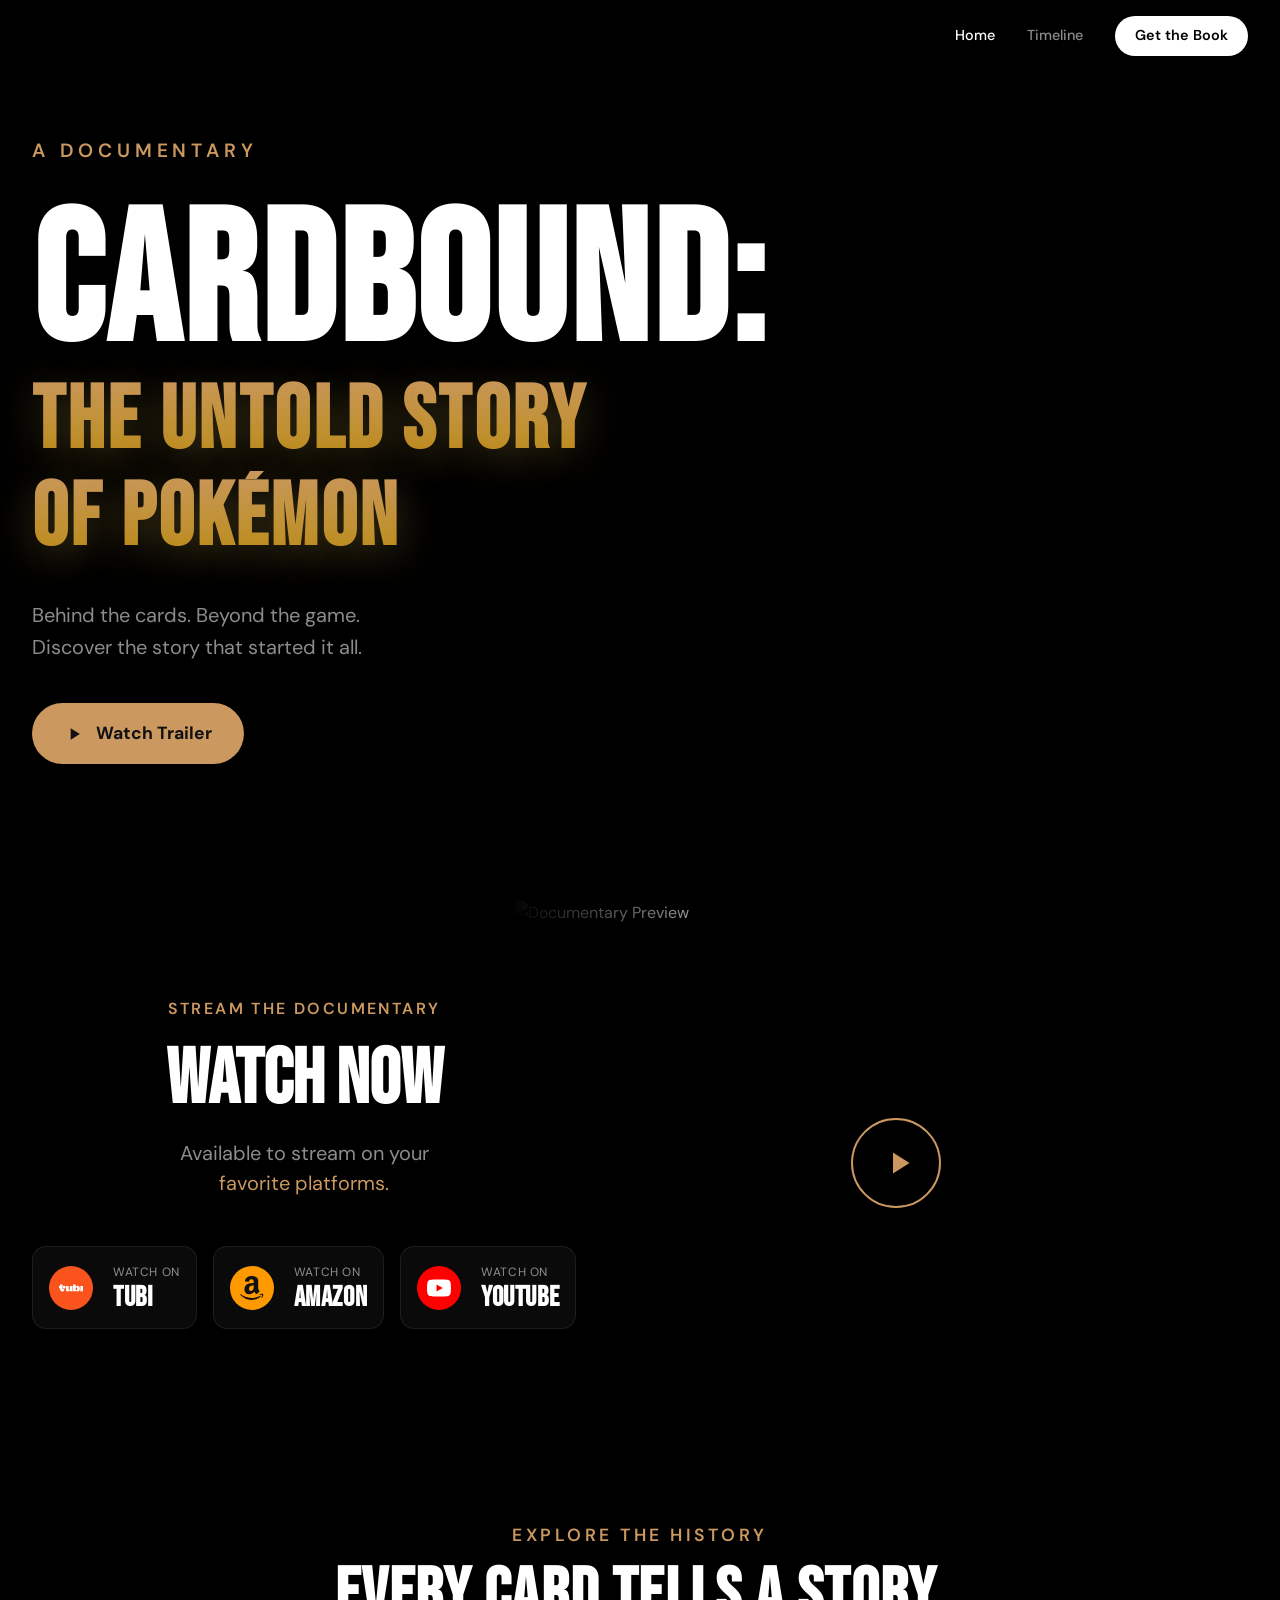
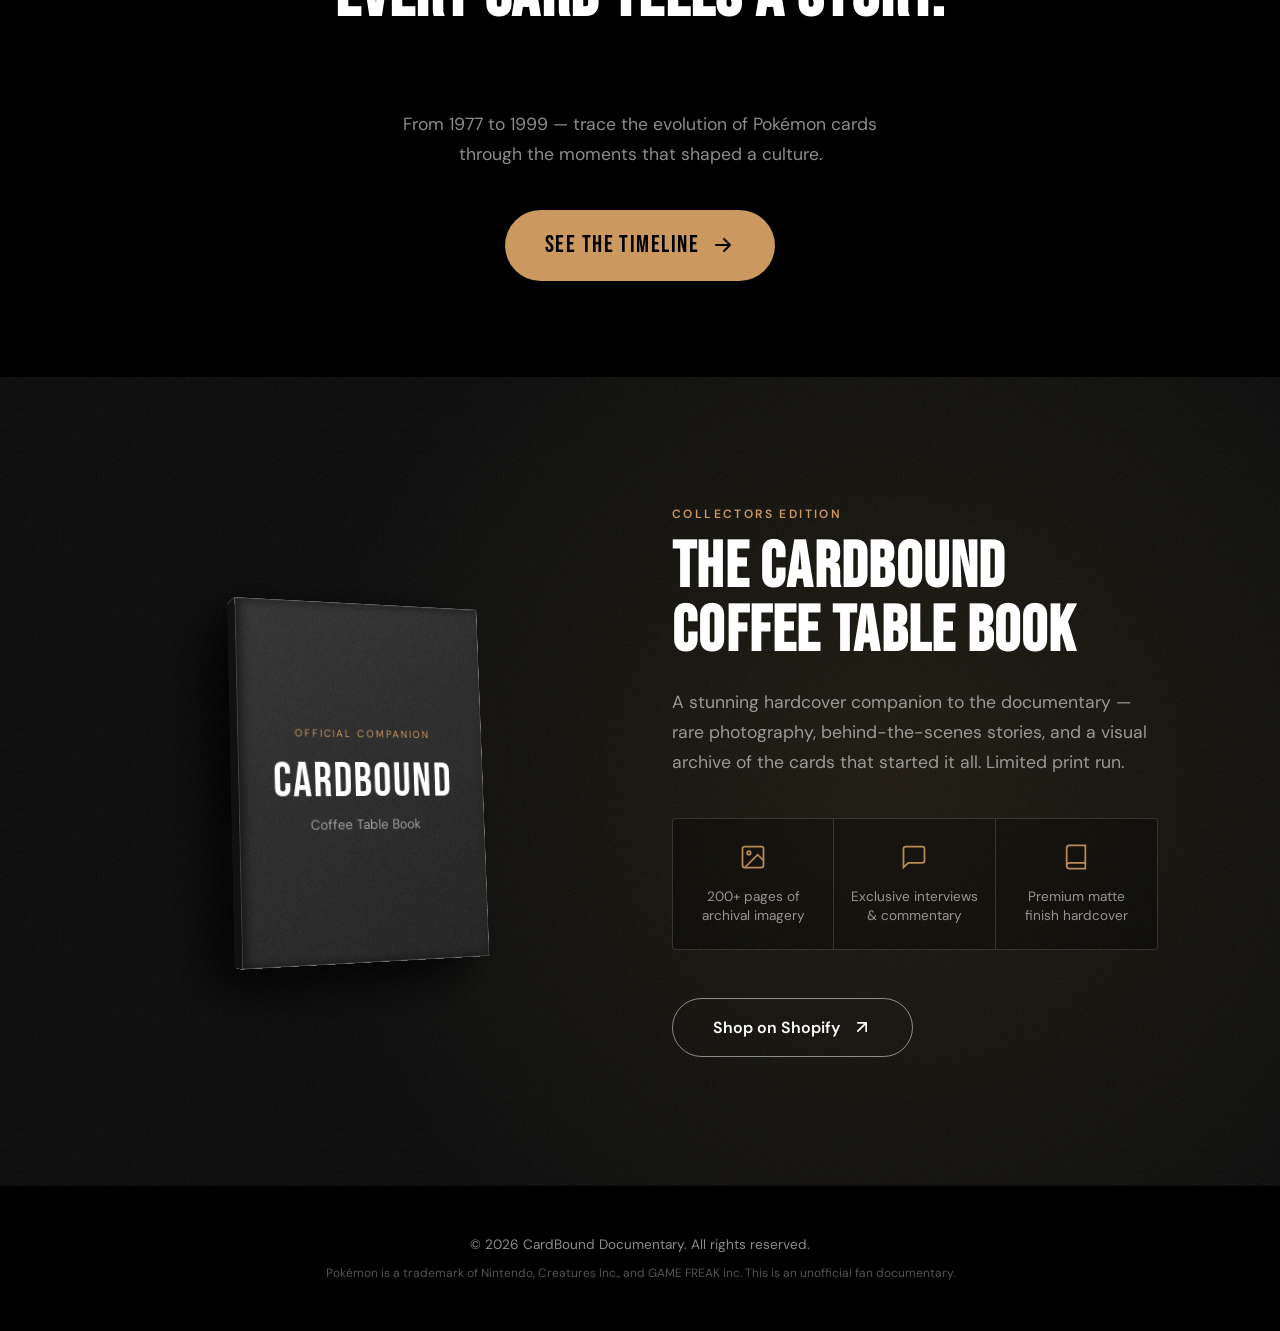
==== commit b92fe540: "abc" ====
--- a/index.html
+++ b/index.html
@@ -16,7 +16,7 @@
 <body class="home-page">
 
     <nav class="site-nav" id="site-nav">
-        <a href="index.html" class="logo">CardBound</a>
+        <a href="index.html" class="logo"><img src="https://i.nuuls.com/76QEM.png" alt="CardBound"></a>
         <div class="nav-links">
             <a href="index.html" class="active">Home</a>
             <a href="timeline.html">Timeline</a>
@@ -41,61 +41,84 @@
             <h1 class="hero-title">
                 <span class="hero-title-line hero-title-main">CardBound:</span>
                 <span class="hero-title-line hero-title-accent hero-title-sub">The Untold Story</span>
-                <span class="hero-title-line hero-title-sub">of Pokémon</span>
+                <span class="hero-title-line hero-title-accent hero-title-sub">of Pokémon</span>
             </h1>
+            <p class="hero-desc">Behind the cards. Beyond the game.<br>Discover the story that started it all.</p>
+            <a href="#watch" class="hero-btn">
+                <svg viewBox="0 0 24 24" fill="currentColor">
+                    <path d="M8 5v14l11-7z" />
+                </svg>
+                Watch Trailer
+            </a>
         </div>
     </section>
 
     <!-- Watch platforms -->
     <section class="watch-section" id="watch">
-        <div class="section-inner">
-            <p class="section-label">Stream the Documentary</p>
-            <h2 class="section-heading">Watch Now</h2>
-
-            <div class="watch-buttons">
-                <a href="https://tubi.tv" target="_blank" rel="noopener noreferrer" class="watch-btn watch-btn-tubi">
-                    <span class="watch-btn-icon" aria-hidden="true">
-                        <svg role="img" viewBox="0 0 24 24" width="22" height="22" fill="currentColor"
-                            xmlns="http://www.w3.org/2000/svg">
-                            <path
-                                d="M16.696 15.272v-.752c.4.548 1.107.917 1.934.917 1.475 0 2.28-.956 2.28-2.865 0-1.714-.893-2.858-2.235-2.858-.851 0-1.55.347-1.979.908v-2.06h-2.674v6.71zm1.57-2.614c0 .827-.337 1.275-.827 1.275-.486 0-.837-.452-.837-1.275s.342-1.28.837-1.28c.495 0 .828.452.828 1.28zM6.94 9.988v3.6c0 1.236.754 1.841 1.955 1.841.959 0 1.625-.396 2.028-1.064v.91h2.597V9.989h-2.675v3.14c0 .493-.346.693-.666.693-.321 0-.568-.192-.568-.655V9.989Zm14.39 0H24v5.276h-2.67ZM6.553 11.136c0 .781-.635 1.415-1.42 1.415-.783 0-1.419-.634-1.419-1.415 0-.782.636-1.415 1.42-1.415.784 0 1.42.633 1.42 1.415zM3.49 9.702v2.668c.005.653.327.924.976.924.225 0 .526-.053.672-.166v1.931c-.49.243-.869.378-1.535.378 0 0-.069 0-.18-.006l-.003.006c-1.614 0-2.51-1.035-2.482-2.686v-.47H0V9.99h.92V8.563h2.569Z" />
-                        </svg>
-                    </span>
-                    <span class="watch-btn-text">
-                        <span class="watch-btn-label">Watch on</span>
-                        <span class="watch-btn-platform">Tubi</span>
-                    </span>
-                </a>
-                <a href="https://amazon.com" target="_blank" rel="noopener noreferrer"
-                    class="watch-btn watch-btn-amazon">
-                    <span class="watch-btn-icon" aria-hidden="true">
-                        <svg xmlns="http://www.w3.org/2000/svg" width="22" height="22" fill="currentColor"
-                            viewBox="0 0 16 16">
-                            <path
-                                d="M10.813 11.968c.157.083.36.074.5-.05l.005.005a90 90 0 0 1 1.623-1.405c.173-.143.143-.372.006-.563l-.125-.17c-.345-.465-.673-.906-.673-1.791v-3.3l.001-.335c.008-1.265.014-2.421-.933-3.305C10.404.274 9.06 0 8.03 0 6.017 0 3.77.75 3.296 3.24c-.047.264.143.404.316.443l2.054.22c.19-.009.33-.196.366-.387.176-.857.896-1.271 1.703-1.271.435 0 .929.16 1.188.55.264.39.26.91.257 1.376v.432q-.3.033-.621.065c-1.113.114-2.397.246-3.36.67C3.873 5.91 2.94 7.08 2.94 8.798c0 2.2 1.387 3.298 3.168 3.298 1.506 0 2.328-.354 3.489-1.54l.167.246c.274.405.456.675 1.047 1.166ZM6.03 8.431C6.03 6.627 7.647 6.3 9.177 6.3v.57c.001.776.002 1.434-.396 2.133-.336.595-.87.961-1.465.961-.812 0-1.286-.619-1.286-1.533M.435 12.174c2.629 1.603 6.698 4.084 13.183.997.28-.116.475.078.199.431C13.538 13.96 11.312 16 7.57 16 3.832 16 .968 13.446.094 12.386c-.24-.275.036-.4.199-.299z" />
-                            <path
-                                d="M13.828 11.943c.567-.07 1.468-.027 1.645.204.135.176-.004.966-.233 1.533-.23.563-.572.961-.762 1.115s-.333.094-.23-.137c.105-.23.684-1.663.455-1.963-.213-.278-1.177-.177-1.625-.13l-.09.009q-.142.013-.233.024c-.193.021-.245.027-.274-.032-.074-.209.779-.556 1.347-.623" />
-                        </svg>
-                    </span>
-                    <span class="watch-btn-text">
-                        <span class="watch-btn-label">Watch on</span>
-                        <span class="watch-btn-platform">Amazon</span>
-                    </span>
-                </a>
-                <a href="https://youtube.com" target="_blank" rel="noopener noreferrer"
-                    class="watch-btn watch-btn-youtube">
-                    <span class="watch-btn-icon" aria-hidden="true">
-                        <svg role="img" viewBox="0 0 24 24" width="22" height="22" fill="currentColor"
-                            xmlns="http://www.w3.org/2000/svg">
-                            <path
-                                d="M23.498 6.186a3.016 3.016 0 0 0-2.122-2.136C19.505 3.545 12 3.545 12 3.545s-7.505 0-9.377.505A3.017 3.017 0 0 0 .502 6.186C0 8.07 0 12 0 12s0 3.93.502 5.814a3.016 3.016 0 0 0 2.122 2.136c1.871.505 9.376.505 9.376.505s7.505 0 9.377-.505a3.015 3.015 0 0 0 2.122-2.136C24 15.93 24 12 24 12s0-3.93-.502-5.814zM9.545 15.568V8.432L15.818 12l-6.273 3.568z" />
-                        </svg>
-                    </span>
-                    <span class="watch-btn-text">
-                        <span class="watch-btn-label">Watch on</span>
-                        <span class="watch-btn-platform">YouTube</span>
-                    </span>
-                </a>
+        <!-- Full Background Image -->
+        <div class="watch-bg">
+            <img src="https://i.nuuls.com/S4Uxq.png" alt="Documentary Preview" class="watch-bg-img">
+            <div class="watch-bg-overlay"></div>
+            <button class="watch-play-btn" aria-label="Play Trailer">
+                <svg viewBox="0 0 24 24" fill="currentColor">
+                    <path d="M8 5v14l11-7z" />
+                </svg>
+            </button>
+        </div>
+
+        <div class="watch-content-container">
+            <div class="watch-content-left">
+                <p class="section-label">STREAM THE DOCUMENTARY</p>
+                <h2 class="watch-heading">WATCH NOW</h2>
+                <p class="watch-subtitle">Available to stream on your <br> <span class="text-gold">favorite
+                        platforms.</span></p>
+
+                <div class="watch-buttons">
+                    <a href="https://tubi.tv" target="_blank" rel="noopener noreferrer"
+                        class="watch-btn watch-btn-tubi">
+                        <span class="watch-btn-icon" aria-hidden="true">
+                            <svg role="img" viewBox="0 0 24 24" width="28" height="28" fill="currentColor"
+                                xmlns="http://www.w3.org/2000/svg">
+                                <path
+                                    d="M16.696 15.272v-.752c.4.548 1.107.917 1.934.917 1.475 0 2.28-.956 2.28-2.865 0-1.714-.893-2.858-2.235-2.858-.851 0-1.55.347-1.979.908v-2.06h-2.674v6.71zm1.57-2.614c0 .827-.337 1.275-.827 1.275-.486 0-.837-.452-.837-1.275s.342-1.28.837-1.28c.495 0 .828.452.828 1.28zM6.94 9.988v3.6c0 1.236.754 1.841 1.955 1.841.959 0 1.625-.396 2.028-1.064v.91h2.597V9.989h-2.675v3.14c0 .493-.346.693-.666.693-.321 0-.568-.192-.568-.655V9.989Zm14.39 0H24v5.276h-2.67ZM6.553 11.136c0 .781-.635 1.415-1.42 1.415-.783 0-1.419-.634-1.419-1.415 0-.782.636-1.415 1.42-1.415.784 0 1.42.633 1.42 1.415zM3.49 9.702v2.668c.005.653.327.924.976.924.225 0 .526-.053.672-.166v1.931c-.49.243-.869.378-1.535.378 0 0-.069 0-.18-.006l-.003.006c-1.614 0-2.51-1.035-2.482-2.686v-.47H0V9.99h.92V8.563h2.569Z" />
+                            </svg>
+                        </span>
+                        <span class="watch-btn-text">
+                            <span class="watch-btn-label">WATCH ON</span>
+                            <span class="watch-btn-platform">TUBI</span>
+                        </span>
+                    </a>
+                    <a href="https://amazon.com" target="_blank" rel="noopener noreferrer"
+                        class="watch-btn watch-btn-amazon">
+                        <span class="watch-btn-icon" aria-hidden="true">
+                            <svg xmlns="http://www.w3.org/2000/svg" width="28" height="28" fill="currentColor"
+                                viewBox="0 0 16 16">
+                                <path
+                                    d="M10.813 11.968c.157.083.36.074.5-.05l.005.005a90 90 0 0 1 1.623-1.405c.173-.143.143-.372.006-.563l-.125-.17c-.345-.465-.673-.906-.673-1.791v-3.3l.001-.335c.008-1.265.014-2.421-.933-3.305C10.404.274 9.06 0 8.03 0 6.017 0 3.77.75 3.296 3.24c-.047.264.143.404.316.443l2.054.22c.19-.009.33-.196.366-.387.176-.857.896-1.271 1.703-1.271.435 0 .929.16 1.188.55.264.39.26.91.257 1.376v.432q-.3.033-.621.065c-1.113.114-2.397.246-3.36.67C3.873 5.91 2.94 7.08 2.94 8.798c0 2.2 1.387 3.298 3.168 3.298 1.506 0 2.328-.354 3.489-1.54l.167.246c.274.405.456.675 1.047 1.166ZM6.03 8.431C6.03 6.627 7.647 6.3 9.177 6.3v.57c.001.776.002 1.434-.396 2.133-.336.595-.87.961-1.465.961-.812 0-1.286-.619-1.286-1.533M.435 12.174c2.629 1.603 6.698 4.084 13.183.997.28-.116.475.078.199.431C13.538 13.96 11.312 16 7.57 16 3.832 16 .968 13.446.094 12.386c-.24-.275.036-.4.199-.299z" />
+                                <path
+                                    d="M13.828 11.943c.567-.07 1.468-.027 1.645.204.135.176-.004.966-.233 1.533-.23.563-.572.961-.762 1.115s-.333.094-.23-.137c.105-.23.684-1.663.455-1.963-.213-.278-1.177-.177-1.625-.13l-.09.009q-.142.013-.233.024c-.193.021-.245.027-.274-.032-.074-.209.779-.556 1.347-.623" />
+                            </svg>
+                        </span>
+                        <span class="watch-btn-text">
+                            <span class="watch-btn-label">WATCH ON</span>
+                            <span class="watch-btn-platform">AMAZON</span>
+                        </span>
+                    </a>
+                    <a href="https://youtube.com" target="_blank" rel="noopener noreferrer"
+                        class="watch-btn watch-btn-youtube">
+                        <span class="watch-btn-icon" aria-hidden="true">
+                            <svg role="img" viewBox="0 0 24 24" width="28" height="28" fill="currentColor"
+                                xmlns="http://www.w3.org/2000/svg">
+                                <path
+                                    d="M23.498 6.186a3.016 3.016 0 0 0-2.122-2.136C19.505 3.545 12 3.545 12 3.545s-7.505 0-9.377.505A3.017 3.017 0 0 0 .502 6.186C0 8.07 0 12 0 12s0 3.93.502 5.814a3.016 3.016 0 0 0 2.122 2.136c1.871.505 9.376.505 9.376.505s7.505 0 9.377-.505a3.015 3.015 0 0 0 2.122-2.136C24 15.93 24 12 24 12s0-3.93-.502-5.814zM9.545 15.568V8.432L15.818 12l-6.273 3.568z" />
+                            </svg>
+                        </span>
+                        <span class="watch-btn-text">
+                            <span class="watch-btn-label">WATCH ON</span>
+                            <span class="watch-btn-platform">YOUTUBE</span>
+                        </span>
+                    </a>
+                </div>
             </div>
         </div>
     </section>
@@ -123,7 +146,12 @@
         <div class="section-inner book-inner">
             <div class="book-visual">
                 <div class="book-cover">
+                    <div class="book-shadow"></div>
+                    <div class="book-cover-back"></div>
                     <div class="book-cover-spine"></div>
+                    <div class="book-cover-pages-right"></div>
+                    <div class="book-cover-pages-bottom"></div>
+                    <div class="book-cover-pages-top"></div>
                     <div class="book-cover-face">
                         <span class="book-cover-label">Official Companion</span>
                         <span class="book-cover-title">CardBound</span>
@@ -134,17 +162,39 @@
             </div>
 
             <div class="book-content">
-                <p class="section-label">Collectors Edition</p>
-                <h2 class="section-heading">The CardBound Coffee Table Book</h2>
+                <p class="section-label" style="color: var(--accent-warm);">COLLECTORS EDITION</p>
+                <h2 class="section-heading"
+                    style="font-family: var(--font-display); font-size: clamp(3rem, 5vw, 4.5rem); line-height: 1; text-transform: uppercase; margin-bottom: 1.5rem; letter-spacing: 0.02em;">
+                    THE CARDBOUND<br>COFFEE TABLE BOOK</h2>
                 <p class="section-desc">
                     A stunning hardcover companion to the documentary — rare photography, behind-the-scenes stories,
                     and a visual archive of the cards that started it all. Limited print run.
                 </p>
-                <ul class="book-features">
-                    <li>200+ pages of archival imagery</li>
-                    <li>Exclusive interviews &amp; commentary</li>
-                    <li>Premium matte finish hardcover</li>
-                </ul>
+
+                <div class="book-features-grid">
+                    <div class="book-feature-box">
+                        <svg viewBox="0 0 24 24" fill="none" stroke="currentColor" stroke-width="1.5">
+                            <rect x="3" y="3" width="18" height="18" rx="2" ry="2" />
+                            <circle cx="8.5" cy="8.5" r="1.5" />
+                            <polyline points="21 15 16 10 5 21" />
+                        </svg>
+                        <p>200+ pages of<br>archival imagery</p>
+                    </div>
+                    <div class="book-feature-box">
+                        <svg viewBox="0 0 24 24" fill="none" stroke="currentColor" stroke-width="1.5">
+                            <path d="M21 15a2 2 0 0 1-2 2H7l-4 4V5a2 2 0 0 1 2-2h14a2 2 0 0 1 2 2z" />
+                        </svg>
+                        <p>Exclusive interviews<br>&amp; commentary</p>
+                    </div>
+                    <div class="book-feature-box">
+                        <svg viewBox="0 0 24 24" fill="none" stroke="currentColor" stroke-width="1.5">
+                            <path d="M4 19.5A2.5 2.5 0 0 1 6.5 17H20" />
+                            <path d="M6.5 2H20v20H6.5A2.5 2.5 0 0 1 4 19.5v-15A2.5 2.5 0 0 1 6.5 2z" />
+                        </svg>
+                        <p>Premium matte<br>finish hardcover</p>
+                    </div>
+                </div>
+
                 <a href="https://your-shopify-store.myshopify.com/products/cardbound-book" target="_blank"
                     rel="noopener noreferrer" class="book-cta">
                     Shop on Shopify
--- a/styles.css
+++ b/styles.css
@@ -10,7 +10,7 @@
     --text-primary: #ffffff;
     --text-muted: rgba(255, 255, 255, 0.55);
     --accent: #ffffff;
-    --accent-warm: #c9a84c;
+    --accent-warm: #cb9860;
     --accent-warm-dim: rgba(201, 168, 76, 0.14);
     --accent-cool: #5b8fd4;
     --gray-100: #f5f5f5;
@@ -88,15 +88,18 @@
 }
 
 .logo {
-    font-family: var(--font-display);
-    font-size: 1.75rem;
-    letter-spacing: 0.04em;
-    color: var(--text-primary);
-    transition: color 0.25s;
+    display: flex;
+    align-items: center;
+    transition: opacity 0.25s;
+}
+
+.logo img {
+    height: 120px;
+    width: auto;
 }
 
 .logo:hover {
-    color: var(--accent-warm);
+    opacity: 0.8;
 }
 
 .nav-links {
@@ -225,9 +228,11 @@
 .hero-content {
     position: relative;
     z-index: 3;
-    text-align: center;
+    text-align: left;
+    width: 100%;
+    max-width: 1400px;
+    margin: 0 auto;
     padding: 0 2rem;
-    max-width: 900px;
 }
 
 .hero-eyebrow {
@@ -251,10 +256,8 @@
 
 .hero-title-main {
     font-size: 1.15em;
-    background: linear-gradient(to bottom, #ffe600, #b8860b);
-    -webkit-background-clip: text;
-    color: transparent;
-    text-shadow: 0 10px 40px rgba(255, 230, 0, 0.3);
+    color: var(--text-primary);
+    text-shadow: 0 10px 40px rgba(0, 0, 0, 0.5);
 }
 
 .hero-title-line {
@@ -277,13 +280,63 @@
 }
 
 .hero-title-accent {
-    color: var(--text-primary);
-    text-shadow: 0 0 80px rgba(201, 168, 76, 0.25);
+    background: linear-gradient(to bottom, #cb9860, #b8860b);
+    -webkit-background-clip: text;
+    color: transparent;
+    text-shadow: 0 10px 40px rgba(201, 168, 76, 0.3);
 }
 
 .hero-title-sub {
     font-size: 0.55em;
     line-height: 1.1;
+}
+
+.hero-divider {
+    width: 80px;
+    height: 3px;
+    background: var(--accent-warm);
+    margin: 2rem 0;
+    opacity: 0;
+    transform: translateY(20px);
+    animation: fadeUp 1s var(--ease-out-expo) 0.9s forwards;
+}
+
+.hero-desc {
+    font-size: 1.25rem;
+    color: var(--text-muted);
+    line-height: 1.6;
+    margin-bottom: 2.5rem;
+    max-width: 500px;
+    opacity: 0;
+    transform: translateY(20px);
+    animation: fadeUp 1s var(--ease-out-expo) 1s forwards;
+}
+
+.hero-btn {
+    display: inline-flex;
+    align-items: center;
+    gap: 0.75rem;
+    padding: 1rem 2rem;
+    background: var(--accent-warm);
+    color: #111;
+    font-weight: 700;
+    font-size: 1.1rem;
+    border-radius: 50px;
+    text-decoration: none;
+    transition: transform 0.3s var(--ease-out-expo), box-shadow 0.3s;
+    opacity: 0;
+    transform: translateY(20px);
+    animation: fadeUp 1s var(--ease-out-expo) 1.1s forwards;
+}
+
+.hero-btn svg {
+    width: 20px;
+    height: 20px;
+}
+
+.hero-btn:hover {
+    transform: translateY(-4px) scale(1.05);
+    box-shadow: 0 10px 25px rgba(201, 168, 76, 0.4);
 }
 
 
@@ -329,48 +382,96 @@
 
 .watch-section {
     position: relative;
-    padding: 8rem 0;
-    background: var(--gray-900);
-}
-
-.watch-section .section-inner {
+    padding: 6rem 0;
+    display: flex;
+    align-items: center;
+    background: var(--bg-dark);
+    overflow: hidden;
+}
+
+.watch-bg {
+    position: absolute;
+    inset: 0 0 0 40%;
+    z-index: 1;
+}
+
+.watch-bg-img {
+    width: 100%;
+    height: 100%;
+    object-fit: cover;
+    object-position: center;
+}
+
+.watch-bg-overlay {
+    position: absolute;
+    inset: 0;
+    background: linear-gradient(to right, var(--bg-dark) 0%, transparent 40%);
+}
+
+.watch-content-container {
+    position: relative;
+    z-index: 2;
+    width: 100%;
+    max-width: 1400px;
+    margin: 0 auto;
+    padding: 0 2rem;
+}
+
+.watch-content-left {
+    width: fit-content;
+    max-width: 700px;
     text-align: center;
 }
 
 .watch-section .section-label {
-    font-size: 1.1rem;
-}
-
-.watch-section .section-heading {
-    font-size: clamp(3.5rem, 8vw, 6rem);
-}
-
-.watch-section .section-desc {
-    margin: 0 auto 4rem;
-    font-size: 1.3rem;
+    font-size: 1rem;
+    color: var(--accent-warm);
+    text-transform: uppercase;
+    letter-spacing: 0.15em;
+    margin-bottom: 1rem;
+}
+
+.watch-heading {
+    font-size: clamp(3rem, 6vw, 5rem);
+    font-family: var(--font-display);
+    font-weight: 800;
+    line-height: 1.1;
+    margin-bottom: 1rem;
+}
+
+.watch-subtitle {
+    font-size: 1.25rem;
+    color: var(--text-muted);
+    margin-bottom: 3rem;
+    line-height: 1.5;
+}
+
+.text-gold {
+    color: var(--accent-warm);
 }
 
 .watch-buttons {
     display: flex;
-    flex-wrap: wrap;
     justify-content: center;
-    gap: 2rem;
-    position: relative;
-    z-index: 10;
+    gap: 1rem;
+    position: relative;
 }
 
 .watch-btn {
     display: flex;
     align-items: center;
+    justify-content: center;
+    flex: 1;
     gap: 1.25rem;
-    padding: 1.5rem 2.5rem;
-    min-width: 300px;
-    background: var(--gray-900);
+    padding: 1rem 1rem;
+    background: var(--bg-card);
     border: 1px solid rgba(255, 255, 255, 0.08);
-    border-radius: 16px;
+    border-radius: 14px;
     transition: transform 0.35s var(--ease-out-expo), background 0.35s, border-color 0.35s, box-shadow 0.35s, opacity 0.8s var(--ease-out-expo);
     opacity: 0;
     transform: translateY(30px);
+    text-decoration: none;
+    color: white;
 }
 
 .watch-btn.visible {
@@ -379,15 +480,15 @@
 }
 
 .watch-btn:hover {
-    transform: translateY(-6px) scale(1.02);
+    transform: translateY(-4px) scale(1.02);
     background: var(--bg-card-hover);
     border-color: rgba(255, 255, 255, 0.15);
-    box-shadow: 0 20px 40px rgba(0, 0, 0, 0.4);
+    box-shadow: 0 10px 20px rgba(0, 0, 0, 0.4);
 }
 
 .watch-btn-icon {
-    width: 56px;
-    height: 56px;
+    width: 44px;
+    height: 44px;
     display: flex;
     align-items: center;
     justify-content: center;
@@ -397,8 +498,8 @@
 }
 
 .watch-btn-icon svg {
-    width: 28px;
-    height: 28px;
+    width: 24px;
+    height: 24px;
 }
 
 .watch-btn-tubi .watch-btn-icon {
@@ -422,17 +523,71 @@
 }
 
 .watch-btn-label {
-    font-size: 0.9rem;
+    font-size: 0.75rem;
     color: var(--text-muted);
     text-transform: uppercase;
-    letter-spacing: 0.1em;
+    letter-spacing: 0.05em;
+    margin-bottom: 2px;
 }
 
 .watch-btn-platform {
     font-family: var(--font-display);
-    font-size: 2.25rem;
-    letter-spacing: 0.04em;
-    line-height: 1.1;
+    font-size: 1.75rem;
+    font-weight: bold;
+    letter-spacing: 0.02em;
+    line-height: 1;
+}
+
+.watch-play-btn {
+    position: absolute;
+    top: 50%;
+    left: 50%;
+    transform: translate(-50%, -50%);
+    width: 90px;
+    height: 90px;
+    border-radius: 50%;
+    background: rgba(0, 0, 0, 0.5);
+    border: 2px solid var(--accent-warm);
+    color: var(--accent-warm);
+    display: flex;
+    align-items: center;
+    justify-content: center;
+    cursor: pointer;
+    z-index: 2;
+    transition: all 0.3s ease;
+}
+
+.watch-play-btn svg {
+    width: 36px;
+    height: 36px;
+    margin-left: 6px;
+}
+
+.watch-play-btn:hover {
+    background: rgba(0, 0, 0, 0.8);
+    transform: translate(-50%, -50%) scale(1.1);
+    box-shadow: 0 0 30px rgba(201, 168, 76, 0.4);
+}
+
+@media (max-width: 992px) {
+    .watch-content-left {
+        width: 100%;
+        max-width: 100%;
+        padding: 4rem 0;
+    }
+
+    .watch-buttons {
+        flex-wrap: wrap;
+    }
+
+    .watch-play-btn {
+        left: 50%;
+        top: 30%;
+    }
+
+    .watch-bg-overlay {
+        background: linear-gradient(to top, var(--bg-dark) 0%, var(--bg-dark) 40%, transparent 100%);
+    }
 }
 
 /* ---- Timeline Teaser ---- */
@@ -504,7 +659,8 @@
 .book-section {
     position: relative;
     padding: 8rem 0;
-    background: var(--gray-900);
+    background-color: #080808;
+    background-image: radial-gradient(circle at 70% 50%, rgba(201, 168, 76, 0.1) 0%, transparent 60%), url('data:image/svg+xml;utf8,<svg xmlns="http://www.w3.org/2000/svg" width="400" height="400" opacity="0.08"><filter id="noise"><feTurbulence type="fractalNoise" baseFrequency="0.8" numOctaves="3" stitchTiles="stitch"/></filter><rect width="100%" height="100%" filter="url(%23noise)"/></svg>');
 }
 
 .book-inner {
@@ -518,46 +674,113 @@
     position: relative;
     display: flex;
     justify-content: center;
-    perspective: 800px;
+    perspective: 1200px;
 }
 
 .book-cover {
     position: relative;
-    width: 280px;
-    height: 380px;
-    transform: rotateY(-8deg) rotateX(4deg);
+    width: 260px;
+    height: 360px;
+    transform: rotateY(20deg) rotateX(5deg) translateZ(0);
     transform-style: preserve-3d;
-    transition: transform 0.6s var(--ease-out-expo);
+    transition: transform 0.6s cubic-bezier(0.2, 0.8, 0.2, 1);
 }
 
 .book-visual:hover .book-cover {
-    transform: rotateY(-4deg) rotateX(2deg) translateY(-8px);
-}
-
-.book-cover-spine {
-    position: absolute;
-    left: -12px;
-    top: 0;
-    width: 12px;
-    height: 100%;
-    background: linear-gradient(to right, var(--gray-700), var(--accent-warm));
-    border-radius: 2px 0 0 2px;
-    transform: rotateY(-90deg);
-    transform-origin: right;
-}
-
-.book-cover-face {
+    transform: rotateY(10deg) rotateX(0deg) translateZ(30px) scale(1.02);
+}
+
+.book-shadow {
+    position: absolute;
     width: 100%;
     height: 100%;
-    background: linear-gradient(145deg, var(--gray-900) 0%, var(--bg-dark) 100%);
-    border: 1px solid rgba(255, 255, 255, 0.2);
-    border-radius: 4px 8px 8px 4px;
+    background: rgba(0, 0, 0, 0.8);
+    top: 0;
+    left: 0;
+    transform: translateZ(-35px);
+    box-shadow: -20px 20px 40px rgba(0, 0, 0, 0.9);
+    filter: blur(15px);
+    transition: transform 0.6s cubic-bezier(0.2, 0.8, 0.2, 1), box-shadow 0.6s, opacity 0.6s;
+}
+
+.book-visual:hover .book-shadow {
+    transform: translateZ(-65px) rotateZ(5deg);
+    box-shadow: -30px 30px 50px rgba(0, 0, 0, 0.6);
+    opacity: 0.6;
+}
+
+.book-cover-back {
+    position: absolute;
+    width: 100%;
+    height: 100%;
+    background: #0a0a0a;
+    top: 0;
+    left: 0;
+    transform: translateZ(-30px);
+}
+
+.book-cover-spine {
+    position: absolute;
+    left: 0;
+    top: 0;
+    width: 30px;
+    height: 100%;
+    background: #111;
+    transform-origin: left;
+    transform: rotateY(90deg);
+}
+
+.book-cover-pages-right {
+    position: absolute;
+    right: 0;
+    top: 0;
+    width: 30px;
+    height: 100%;
+    background: #e4e4e4;
+    background-image: repeating-linear-gradient(to bottom, transparent, transparent 2px, rgba(0, 0, 0, 0.1) 2px, rgba(0, 0, 0, 0.1) 4px);
+    transform-origin: right;
+    transform: rotateY(-90deg);
+}
+
+.book-cover-pages-bottom {
+    position: absolute;
+    bottom: 0;
+    left: 0;
+    width: 100%;
+    height: 30px;
+    background: #d0d0d0;
+    background-image: repeating-linear-gradient(to right, transparent, transparent 2px, rgba(0, 0, 0, 0.1) 2px, rgba(0, 0, 0, 0.1) 4px);
+    transform-origin: bottom;
+    transform: rotateX(90deg);
+}
+
+.book-cover-pages-top {
+    position: absolute;
+    top: 0;
+    left: 0;
+    width: 100%;
+    height: 30px;
+    background: #e4e4e4;
+    transform-origin: top;
+    transform: rotateX(-90deg);
+}
+
+.book-cover-face {
+    position: absolute;
+    top: 0;
+    left: 0;
+    width: 100%;
+    height: 100%;
+    background-color: #1a1a1a;
+    background-image: linear-gradient(145deg, rgba(255, 255, 255, 0.08) 0%, transparent 100%), url('data:image/svg+xml;utf8,<svg xmlns="http://www.w3.org/2000/svg" width="200" height="200" opacity="0.15"><filter id="noise2"><feTurbulence type="fractalNoise" baseFrequency="1.5" numOctaves="4" stitchTiles="stitch"/></filter><rect width="100%" height="100%" filter="url(%23noise2)"/></svg>');
     display: flex;
     flex-direction: column;
     justify-content: center;
     align-items: center;
     padding: 2rem;
-    box-shadow: 20px 20px 60px rgba(0, 0, 0, 0.5);
+    transform: translateZ(0);
+    box-shadow: inset 4px 0 10px rgba(0, 0, 0, 0.5);
+    border: 1px solid rgba(255, 255, 255, 0.1);
 }
 
 .book-cover-label {
@@ -592,46 +815,83 @@
     z-index: -1;
 }
 
-.book-features {
-    list-style: none;
-    margin: 1.5rem 0 2rem;
-}
-
-.book-features li {
-    position: relative;
-    padding-left: 1.5rem;
-    margin-bottom: 0.6rem;
+.book-features-grid {
+    display: grid;
+    grid-template-columns: repeat(3, 1fr);
+    margin: 2.5rem 0 3rem;
+    border: 1px solid rgba(255, 255, 255, 0.15);
+    border-radius: 4px;
+    background: rgba(0, 0, 0, 0.3);
+}
+
+.book-feature-box {
+    padding: 1.5rem 1rem;
+    text-align: center;
+    display: flex;
+    flex-direction: column;
+    align-items: center;
+    justify-content: center;
+    gap: 1rem;
+    border-right: 1px solid rgba(255, 255, 255, 0.15);
+}
+
+.book-feature-box:last-child {
+    border-right: none;
+}
+
+.book-feature-box svg {
+    width: 28px;
+    height: 28px;
+    color: var(--accent-warm);
+    opacity: 0.9;
+}
+
+.book-feature-box p {
+    font-size: 0.85rem;
     color: var(--text-muted);
-    font-size: 0.95rem;
-}
-
-.book-features li::before {
-    content: "â—†";
-    position: absolute;
-    left: 0;
-    color: var(--accent-warm);
-    font-size: 0.6rem;
-    top: 0.35rem;
+    line-height: 1.4;
+    margin: 0;
 }
 
 .book-cta {
     display: inline-flex;
     align-items: center;
-    gap: 0.5rem;
-    padding: 1rem 2rem;
+    gap: 0.75rem;
+    padding: 1rem 2.5rem;
     background: transparent;
-    border: 2px solid var(--accent);
-    color: var(--accent);
-    border-radius: 999px;
+    border: 1px solid rgba(255, 255, 255, 0.5);
+    color: var(--text-primary);
+    border-radius: 50px;
     font-weight: 600;
     font-size: 1rem;
-    transition: background 0.3s, color 0.3s, transform 0.35s var(--ease-out-expo);
+    transition: background 0.3s, border-color 0.3s, transform 0.35s var(--ease-out-expo);
+    text-decoration: none;
 }
 
 .book-cta:hover {
-    background: var(--accent);
-    color: var(--bg-dark);
+    background: rgba(255, 255, 255, 0.1);
+    border-color: rgba(255, 255, 255, 0.8);
     transform: translateY(-3px);
+}
+
+@media (max-width: 992px) {
+    .book-inner {
+        grid-template-columns: 1fr;
+        text-align: center;
+    }
+
+    .book-features-grid {
+        grid-template-columns: 1fr;
+    }
+
+    .book-feature-box {
+        border-right: none;
+        border-bottom: 1px solid rgba(255, 255, 255, 0.15);
+    }
+
+    .book-feature-box:last-child {
+        border-bottom: none;
+    }
 }
 
 .book-note {
@@ -723,270 +983,342 @@
     }
 }
 
-.vt-hero {
-    text-align: center;
-    padding: 6rem 1rem 4rem;
+/* ---- Interactive Timeline Layout ---- */
+.vt-main {
+    position: relative;
+    height: 100vh;
+    background: var(--bg-dark);
+    color: var(--text-primary);
+    overflow: hidden;
+    display: flex;
+}
+
+/* Background Collage */
+.vt-collage {
+    position: absolute;
+    top: 0;
+    right: 0;
+    bottom: 0;
+    height: 100vh;
+    /* 5 cols * 63 width = 315. 4 rows * 88 height = 352. Ratio = 315/352 */
+    width: calc(100vh * (315 / 352));
+    display: grid;
+    grid-template-columns: repeat(5, 1fr);
+    grid-template-rows: repeat(4, 1fr);
+    gap: 0;
+    opacity: 0.3;
+    z-index: 0;
+    mask-image: linear-gradient(to right, transparent 0%, rgba(0, 0, 0, 0.3) 30%, black 100%);
+    -webkit-mask-image: linear-gradient(to right, transparent 0%, rgba(0, 0, 0, 0.3) 30%, black 100%);
+    pointer-events: none;
+}
+
+.vt-collage-img {
+    background-size: cover;
+    background-position: center;
+    border: 1px solid rgba(0, 0, 0, 0.5);
+    filter: brightness(0.7) contrast(1.2);
+}
+
+/* Main Layout Grid */
+.vt-layout {
+    display: flex;
+    width: 100%;
+    max-width: 1600px;
+    margin: 0 auto;
+    padding-top: calc(var(--nav-height) + 2rem);
     position: relative;
     z-index: 1;
-}
-
-.vt-hero .section-label {
-    margin-bottom: 0.5rem;
-}
-
-.vt-hero .section-heading {
+    padding-top: 0px;
+}
+
+/* Sidebar */
+.vt-sidebar {
+    width: 150px;
+    flex-shrink: 0;
+    padding: 0;
+    display: flex;
+    flex-direction: column;
+    justify-content: center;
+    border-right: 1px solid rgba(255, 255, 255, 0.05);
+    background: rgba(0, 0, 0, 0.4);
+    backdrop-filter: blur(15px);
+    -webkit-backdrop-filter: blur(15px);
+    z-index: 10;
+}
+
+.vt-year-list-container {
+    height: 100%;
+    display: flex;
+    flex-direction: column;
+    padding: 2rem 0;
+}
+
+.vt-year-list {
+    position: relative;
+    display: flex;
+    flex-direction: column;
+    justify-content: space-between;
+    align-items: stretch;
+    height: 100%;
+    list-style: none;
+    padding: 0.9rem 0;
+    margin: 0;
+}
+
+/* Connecting rail + progress fill behind the year markers */
+.vt-year-rail-track,
+.vt-year-rail-fill {
+    position: absolute;
+    left: 26px;
+    width: 2px;
+    border-radius: 2px;
+    top: 1.8rem;
+    bottom: 1.8rem;
+}
+
+.vt-year-rail-track {
+    background: rgba(255, 255, 255, 0.08);
+}
+
+.vt-year-rail-fill {
+    height: calc(var(--rail-progress, 0) * (100% - 3.6rem));
+    background: linear-gradient(180deg, var(--accent-cool), rgba(91, 143, 212, 0.35));
+    box-shadow: 0 0 10px rgba(91, 143, 212, 0.5);
+    transition: height 0.5s var(--ease-out-expo);
+}
+
+.vt-year-item {
+    position: relative;
+    z-index: 1;
+    display: flex;
+    align-items: center;
+    gap: 0.9rem;
+    background: none;
+    border: none;
+    width: 100%;
+    padding: 0.3rem 0.75rem 0.3rem 0;
+    cursor: pointer;
+    text-align: left;
+}
+
+.vt-year-node {
+    flex-shrink: 0;
+    width: 9px;
+    height: 9px;
+    margin-left: 22px;
+    border-radius: 50%;
+    background: var(--bg-dark);
+    border: 2px solid rgba(255, 255, 255, 0.22);
+    transition: all 0.35s var(--ease-out-expo);
+}
+
+.vt-year-text {
+    font-family: var(--font-display);
+    font-size: 1.05rem;
+    letter-spacing: 0.04em;
+    color: rgba(255, 255, 255, 0.32);
+    transition: all 0.35s var(--ease-out-expo);
+}
+
+.vt-year-item:hover .vt-year-node {
+    border-color: #fff;
+    transform: scale(1.25);
+}
+
+.vt-year-item:hover .vt-year-text {
+    color: #fff;
+}
+
+.vt-year-item.active .vt-year-node {
+    background: var(--accent-cool);
+    border-color: var(--accent-cool);
+    transform: scale(1.4);
+    box-shadow: 0 0 0 4px rgba(91, 143, 212, 0.22), 0 0 14px rgba(91, 143, 212, 0.7);
+}
+
+.vt-year-item.active .vt-year-text {
+    color: #fff;
+    font-size: 1.5rem;
+}
+
+/* Content Area */
+.vt-content-area {
+    flex-grow: 1;
+    padding: 2rem 4rem;
+    display: flex;
+    align-items: center;
+}
+
+.vt-feature-grid {
+    display: grid;
+    grid-template-columns: 1fr 1fr;
+    gap: 4rem;
+    align-items: center;
+    width: 100%;
+}
+
+@keyframes fadeUpIn {
+    0% {
+        opacity: 0;
+        transform: translateY(20px);
+    }
+
+    100% {
+        opacity: 1;
+        transform: translateY(0);
+    }
+}
+
+.vt-feature-visual {
+    display: flex;
+    justify-content: center;
+}
+
+.vt-feature-img {
+    width: 100%;
+    max-width: 400px;
+    height: auto;
+    border-radius: 12px;
+    box-shadow: 0 20px 50px rgba(0, 0, 0, 0.5);
+}
+
+.vt-feature-info {
+    display: flex;
+    flex-direction: column;
+    align-items: flex-start;
+}
+
+.vt-feature-header-row {
+    display: flex;
+    align-items: flex-end;
+    gap: 2rem;
     margin-bottom: 1rem;
 }
 
-.vt-container {
-    max-width: 1200px;
-    margin: 0 auto;
-    position: relative;
-    padding-bottom: 8rem;
-    padding-top: 2rem;
-}
-
-/* ---- Timeline Layout: Sticky Rail ---- */
-.vt-content {
-    display: flex;
-    flex-direction: column;
-    gap: 8rem;
-    position: relative;
-    z-index: 1;
-    padding: 0 1rem;
-}
-
-.vt-content::before {
-    content: '';
-    position: absolute;
-    left: calc(1rem + 240px + 2rem);
-    top: 0;
-    bottom: 0;
-    width: 6px;
-    background: var(--accent-cool);
-    border-radius: 10px;
-    box-shadow: 0 0 12px rgba(91, 143, 212, 0.6);
-    opacity: 0.7;
-}
-
-@media (max-width: 900px) {
-    .vt-content::before {
-        display: none;
-    }
-}
-
-.vt-year-section {
-    display: grid;
-    grid-template-columns: 240px 1fr;
-    gap: 4rem;
-    position: relative;
-}
-
-@media (max-width: 900px) {
-    .vt-year-section {
-        grid-template-columns: 1fr;
-        gap: 2rem;
-    }
-}
-
-.vt-year-rail {
-    position: relative;
-}
-
-.vt-year-sticky {
-    position: sticky;
-    top: calc(var(--nav-height) + 40px);
-    display: inline-flex;
-    align-items: center;
-}
-
-.vt-year-title {
+.vt-feature-year {
     font-family: var(--font-display);
-    font-size: clamp(4rem, 8vw, 6rem);
+    font-size: clamp(6rem, 12vw, 9rem);
     color: var(--accent-warm);
     line-height: 1;
     margin: 0;
-    text-shadow: 0 0 30px rgba(201, 168, 76, 0.2);
-}
-
-@media (max-width: 900px) {
-    .vt-year-sticky {
-        top: var(--nav-height);
-        background: rgba(0, 0, 0, 0.85);
-        backdrop-filter: blur(12px);
-        -webkit-backdrop-filter: blur(12px);
-        padding: 1rem 0;
-        width: 100%;
-        z-index: 10;
-        border-bottom: 1px solid rgba(255, 255, 255, 0.1);
-    }
-
-    .vt-year-title {
-        font-size: 3rem;
-    }
-}
-
-.vt-events-list {
+}
+
+.vt-pager {
+    display: flex;
+    align-items: center;
+    gap: 0.6rem;
+    background: rgba(255, 255, 255, 0.05);
+    padding: 0.4rem 0.7rem;
+    border-radius: 999px;
+    border: 1px solid rgba(255, 255, 255, 0.1);
+    margin-bottom: 1.5rem;
+    /* Aligns visually with the big year text */
+}
+
+.vt-pager-btn {
+    flex-shrink: 0;
+    width: 26px;
+    height: 26px;
+    background: rgba(255, 255, 255, 0.07);
+    border: none;
+    border-radius: 50%;
+    color: #fff;
+    cursor: pointer;
+    display: flex;
+    align-items: center;
+    justify-content: center;
+    transition: all 0.2s;
+}
+
+.vt-pager-btn:hover:not([disabled]) {
+    background: var(--accent-cool);
+}
+
+.vt-pager-btn[disabled] {
+    opacity: 0.25;
+    cursor: not-allowed;
+}
+
+.vt-pager-counter {
     display: flex;
     flex-direction: column;
-    gap: 2.5rem;
-    position: relative;
-}
-
-.vt-event-row {
-    position: relative;
-    display: flex;
-    flex-direction: column;
+    align-items: center;
+    gap: 0.3rem;
+    min-width: 3.6rem;
+}
+
+.vt-pager-numbers {
+    display: flex;
+    align-items: baseline;
+    gap: 0.2rem;
+    font-family: var(--font-display);
+    letter-spacing: 0.04em;
+    line-height: 1;
+}
+
+.vt-pager-current {
+    font-size: 1rem;
+    color: #fff;
+}
+
+.vt-pager-sep,
+.vt-pager-total {
+    font-size: 0.75rem;
+    color: var(--text-muted);
+}
+
+.vt-pager-track {
+    width: 100%;
+    height: 2px;
+    background: rgba(255, 255, 255, 0.12);
+    border-radius: 2px;
+    overflow: hidden;
+}
+
+.vt-pager-fill {
+    height: 100%;
+    background: var(--accent-cool);
+    box-shadow: 0 0 6px rgba(91, 143, 212, 0.7);
+    transition: width 0.35s var(--ease-out-expo);
+}
+
+.vt-feature-title {
+    font-family: var(--font-display);
+    font-size: 2.5rem;
+    color: #fff;
+    margin: 0 0 1.5rem 0;
+    line-height: 1.1;
+    letter-spacing: 0.02em;
+}
+
+.vt-feature-desc {
+    color: var(--text-muted);
+    font-size: 1.1rem;
+    line-height: 1.6;
+    margin: 0 0 2.5rem 0;
+    max-width: 90%;
+}
+
+.vt-btn-details {
+    display: inline-flex;
+    align-items: center;
     gap: 0.75rem;
-}
-
-.vt-event-date-col {
-    padding-bottom: 0.25rem;
-}
-
-.vt-event-date {
-    display: inline-block;
-    color: var(--text-primary);
-    font-size: 0.85rem;
+    background: rgba(201, 168, 76, 0.05);
+    color: var(--accent-warm);
+    border: 1px solid var(--accent-warm);
+    padding: 0.75rem 1.5rem;
+    border-radius: 6px;
+    font-size: 0.9rem;
     font-weight: 600;
-    letter-spacing: 0.15em;
-    text-transform: uppercase;
-    background: rgba(255, 255, 255, 0.1);
-    padding: 0.35rem 0.85rem;
-    border-radius: 999px;
-    border: 1px solid rgba(255, 255, 255, 0.15);
-}
-
-.vt-event-card-col {
-    position: relative;
-}
-
-/* Event Connector Dot */
-.vt-event-row::before {
-    content: '';
-    position: absolute;
-    left: calc(-2rem - 4px);
-    /* Align with the 6px line (center is at -2rem + 3px) */
-    top: 0.9rem;
-    width: 14px;
-    height: 14px;
-    background: var(--bg-dark);
-    border: 3px solid var(--accent-cool);
-    border-radius: 50%;
-    z-index: 2;
-    transition: all 0.3s var(--ease-out-expo);
-    box-shadow: 0 0 10px var(--accent-cool);
-}
-
-.vt-event-row:hover::before {
-    background: var(--accent-cool);
-    box-shadow: 0 0 15px var(--accent-cool);
-    transform: scale(1.3);
-}
-
-@media (max-width: 900px) {
-    .vt-event-row::before {
-        display: block;
-        left: calc(-2rem + 1rem - 4px);
-    }
-}
-
-/* The Card */
-.vt-card {
-    background: transparent;
-    border: none;
-    padding: 0;
-    transition: all 0.4s var(--ease-out-expo);
+    letter-spacing: 0.1em;
     cursor: pointer;
-    display: flex;
-    align-items: flex-start;
-    gap: 2rem;
-}
-
-.vt-card:hover {
-    transform: translateX(10px);
-}
-
-.vt-card-icon {
-    font-size: 3.5rem;
-    flex-shrink: 0;
-    transition: transform 0.4s var(--ease-out-expo);
-    line-height: 1;
-}
-
-.vt-card:hover .vt-card-icon {
-    transform: scale(1.1) rotate(5deg);
-}
-
-.vt-card-info {
-    display: flex;
-    flex-direction: column;
-    width: 100%;
-    max-width: 500px;
-}
-
-.vt-card-title {
-    font-family: var(--font-display);
-    font-size: 2.2rem;
-    margin: 0 0 0.25rem 0;
-    color: #fff;
-    line-height: 1.1;
-}
-
-.vt-card-tag {
-    color: var(--accent-warm);
-    font-size: 0.75rem;
-    text-transform: uppercase;
-    letter-spacing: 0.1em;
-    font-weight: 600;
-    margin-bottom: 0.75rem;
-}
-
-.vt-card-desc {
-    color: var(--text-muted);
-    line-height: 1.6;
-    font-size: 1.05rem;
-    margin: 0;
-    display: -webkit-box;
-    -webkit-line-clamp: 3;
-    -webkit-box-orient: vertical;
-    overflow: hidden;
-}
-
-.vt-outro {
-    padding: 10rem 0rem;
-    padding-top: 0px;
-    position: relative;
-    z-index: 2;
-    background: linear-gradient(to top, rgba(0, 0, 0, 0.8), transparent);
-}
-
-.vt-btn {
-    display: inline-block;
-    padding: 0.8rem 1.5rem;
-    border-radius: 8px;
-    font-weight: 600;
-    text-decoration: none;
-    transition: all 0.3s;
-}
-
-.vt-btn-primary {
-    background: #fff;
-    color: #000;
-}
-
-.vt-btn-primary:hover {
-    background: var(--accent-warm);
-}
-
-.vt-btn-ghost {
-    background: transparent;
-    color: #fff;
-    border: 1px solid rgba(255, 255, 255, 0.2);
-}
-
-.vt-btn-ghost:hover {
-    background: rgba(255, 255, 255, 0.1);
+    transition: all 0.3s ease;
+}
+
+.vt-btn-details:hover {
+    background: rgba(201, 168, 76, 0.15);
+    transform: translateY(-2px);
 }
 
 /* Modals */
@@ -1002,7 +1334,7 @@
     justify-content: center;
     opacity: 0;
     pointer-events: none;
-    transition: opacity 0.4s;
+    transition: opacity 0.5s ease;
 }
 
 .vt-modal.open {
@@ -1016,30 +1348,30 @@
     left: 0;
     right: 0;
     bottom: 0;
-    background: rgba(0, 0, 0, 0.8);
+    background: rgba(0, 0, 0, 0.6);
     backdrop-filter: blur(0px);
     -webkit-backdrop-filter: blur(0px);
-    transition: backdrop-filter 0.4s ease, -webkit-backdrop-filter 0.4s ease;
+    transition: backdrop-filter 0.5s ease, -webkit-backdrop-filter 0.5s ease;
 }
 
 .vt-modal.open .vt-modal-backdrop {
-    backdrop-filter: blur(15px);
-    -webkit-backdrop-filter: blur(15px);
+    backdrop-filter: blur(25px);
+    -webkit-backdrop-filter: blur(25px);
 }
 
 .vt-modal-content {
     position: relative;
-    background: var(--bg-dark);
-    border: 1px solid rgba(255, 255, 255, 0.1);
-    border-radius: 20px;
-    width: 90%;
-    max-width: 800px;
+    background: rgba(12, 12, 12, 0.6);
+    border: 1px solid rgba(201, 168, 76, 0.2);
+    border-radius: 24px;
+    width: 95%;
+    max-width: 1100px;
     max-height: 90vh;
     overflow: hidden;
-    padding: 3rem;
-    box-shadow: 0 25px 50px rgba(0, 0, 0, 0.5);
+    padding: 4rem;
+    box-shadow: 0 40px 100px rgba(0, 0, 0, 0.8), inset 0 0 0 1px rgba(255, 255, 255, 0.05);
     transform: scale(0.95) translateY(20px);
-    transition: all 0.4s var(--ease-out-expo);
+    transition: all 0.5s cubic-bezier(0.19, 1, 0.22, 1);
 }
 
 .vt-modal.open .vt-modal-content {
@@ -1048,24 +1380,26 @@
 
 .vt-modal-close {
     position: absolute;
-    top: 1.5rem;
-    right: 1.5rem;
-    background: rgba(255, 255, 255, 0.1);
-    border: none;
+    top: 2rem;
+    right: 2rem;
+    background: rgba(255, 255, 255, 0.05);
+    border: 1px solid rgba(255, 255, 255, 0.1);
     color: #fff;
-    width: 40px;
-    height: 40px;
+    width: 44px;
+    height: 44px;
     border-radius: 50%;
     display: flex;
     align-items: center;
     justify-content: center;
     cursor: pointer;
-    transition: all 0.3s;
+    transition: all 0.3s cubic-bezier(0.175, 0.885, 0.32, 1.275);
+    z-index: 10;
 }
 
 .vt-modal-close:hover {
-    background: rgba(255, 255, 255, 0.2);
-    transform: rotate(90deg);
+    background: rgba(201, 168, 76, 0.2);
+    border-color: rgba(201, 168, 76, 0.5);
+    transform: rotate(90deg) scale(1.1);
 }
 
 .vt-modal-body {
@@ -1077,8 +1411,8 @@
 /* Modal inner grid (similar to old timeline) */
 .vt-modal-grid {
     display: grid;
-    grid-template-columns: 340px 1fr;
-    gap: 4rem;
+    grid-template-columns: 1fr 1.2fr;
+    gap: 5rem;
     align-items: center;
 }
 
@@ -1086,74 +1420,81 @@
     display: flex;
     align-items: center;
     justify-content: center;
+    position: relative;
     height: 100%;
 }
 
-.vt-modal-icon-wrap .icon {
-    font-size: 5rem;
-    margin-bottom: 1rem;
-}
-
-.vt-modal-icon-wrap .tag {
-    background: rgba(255, 255, 255, 0.1);
-    padding: 0.3rem 0.8rem;
-    border-radius: 20px;
-    font-size: 0.8rem;
-    text-transform: uppercase;
-    letter-spacing: 0.1em;
-}
-
-.vt-modal-info .date {
-    color: var(--accent-cool);
-    font-size: 0.9rem;
+.vt-modal-icon-wrap::before {
+    content: '';
+    position: absolute;
+    top: 50%;
+    left: 50%;
+    width: 120%;
+    height: 120%;
+    background: radial-gradient(circle at center, rgba(201, 168, 76, 0.15) 0%, transparent 60%);
+    transform: translate(-50%, -50%);
+    pointer-events: none;
+    z-index: -1;
+}
+
+#vt-modal-img {
+    border: 1px solid rgba(255, 255, 255, 0.1) !important;
+}
+
+.vt-modal-info {
+    display: flex;
+    flex-direction: column;
+}
+
+.vt-modal-info .title {
+    font-family: var(--font-display);
+    font-size: 3.5rem;
+    line-height: 1.05;
+    margin: 0 0 1.5rem 0;
+    background: linear-gradient(135deg, #FFF 0%, var(--accent-warm) 100%);
+    -webkit-background-clip: text;
+    -webkit-text-fill-color: transparent;
+    letter-spacing: 0.02em;
+}
+
+.vt-modal-info .desc {
+    color: rgba(255, 255, 255, 0.75);
+    line-height: 1.8;
+    font-size: 1.15rem;
+    margin-bottom: 3rem;
+}
+
+.vt-modal-meta {
+    list-style: none;
+    padding: 0;
+    margin: 0;
+    display: grid;
+    grid-template-columns: 1fr 1fr;
+    gap: 1.5rem;
+}
+
+.vt-meta-item {
+    display: flex;
+    flex-direction: column;
+    gap: 0.5rem;
+    background: rgba(255, 255, 255, 0.02);
+    padding: 1.25rem;
+    border-radius: 12px;
+    border: 1px solid rgba(255, 255, 255, 0.05);
+}
+
+.vt-meta-label {
+    font-size: 0.75rem;
+    color: var(--accent-warm);
     text-transform: uppercase;
     letter-spacing: 0.15em;
     font-weight: 600;
-    margin-bottom: 0.5rem;
-}
-
-.vt-modal-info .title {
-    font-family: var(--font-display);
-    font-size: 3rem;
-    line-height: 1.1;
-    margin: 0 0 1.5rem 0;
-}
-
-.vt-modal-info .desc {
-    color: var(--text-muted);
-    line-height: 1.7;
-    font-size: 1.1rem;
-    margin-bottom: 2rem;
-}
-
-.vt-modal-meta {
-    list-style: none;
-    padding: 1.5rem;
-    margin: 0;
-    background: rgba(255, 255, 255, 0.03);
-    border-radius: 12px;
-    display: grid;
-    grid-template-columns: 1fr 1fr;
-    gap: 1rem;
-}
-
-.vt-meta-item {
-    display: flex;
-    flex-direction: column;
-    gap: 0.3rem;
-}
-
-.vt-meta-label {
-    font-size: 0.75rem;
-    color: rgba(255, 255, 255, 0.5);
-    text-transform: uppercase;
-    letter-spacing: 0.1em;
 }
 
 .vt-meta-value {
     color: #fff;
-    font-weight: 500;
-    font-size: 0.95rem;
+    font-weight: 400;
+    font-size: 1.1rem;
 }
 
 /* ---- Responsive styles ---- */
@@ -1338,7 +1679,7 @@
 .teaser-cards-track {
     display: flex;
     align-items: center;
-    gap: 2.5rem;
+    gap: 4rem;
     position: relative;
 }
 
@@ -1346,7 +1687,38 @@
 
 .teaser-spacer {
     width: 620px;
+    height: 500px;
     flex-shrink: 0;
+    position: relative;
+    display: flex;
+    align-items: center;
+}
+
+.spacer-lines {
+    position: absolute;
+    width: 924px;
+    height: 500px;
+    top: 50%;
+    left: 50%;
+    transform: translate(-50%, -50%);
+    pointer-events: none;
+    opacity: 0;
+    transition: opacity 0.8s ease;
+}
+
+.spacer-line {
+    stroke-dasharray: 1100;
+    stroke-dashoffset: 1100;
+    transition: stroke-dashoffset 0s linear 1.2s;
+}
+
+.teaser-spacer.active .spacer-lines {
+    opacity: 1;
+}
+
+.teaser-spacer.active .spacer-line {
+    stroke-dashoffset: 0;
+    transition: stroke-dashoffset 2.5s linear;
 }
 
 .teaser-card {
@@ -1394,25 +1766,50 @@
     position: absolute;
     top: 50%;
     left: 100%;
-    width: 0;
+    width: 4rem;
     height: 5px;
     background: var(--accent-cool);
     z-index: -1;
     border-radius: 5px;
-    transition: width 0s linear 1.2s;
+    transform-origin: left;
+    transform: scaleX(0);
+    transition: transform 0s linear 1.2s;
 }
 
 .teaser-card.active::after {
-    width: 2.5rem;
-    transition: width 1.2s linear;
-}
-
-.teaser-cards-track>.teaser-card:nth-child(3).active::after {
-    width: calc(5rem + 620px);
-}
-
-.teaser-cards-track>.teaser-card:nth-child(7)::after {
+    transform: scaleX(1);
+    transition: transform 0.6s linear;
+}
+
+.teaser-cards-track>.teaser-card:nth-child(2)::after {
     display: none;
+}
+
+.teaser-cards-track>.teaser-card:nth-child(5)::after {
+    width: var(--out-line-width, 1000px);
+}
+
+.teaser-cards-track>.teaser-card:nth-child(5).active::after {
+    transform: scaleX(1);
+    transition: transform var(--out-line-duration, 3.3s) linear;
+}
+
+.teaser-card:first-child::before {
+    content: '';
+    position: absolute;
+    top: 50%;
+    right: 100%;
+    width: var(--in-line-width, 1000px);
+    height: 5px;
+    background: var(--accent-cool);
+    transform-origin: left;
+    transform: scaleX(0);
+    transition: transform 0s linear 1.2s;
+}
+
+.teaser-card:first-child.active-line::before {
+    transform: scaleX(1);
+    transition: transform var(--in-line-duration, 3.3s) linear;
 }
 
 .teaser-card.active {
